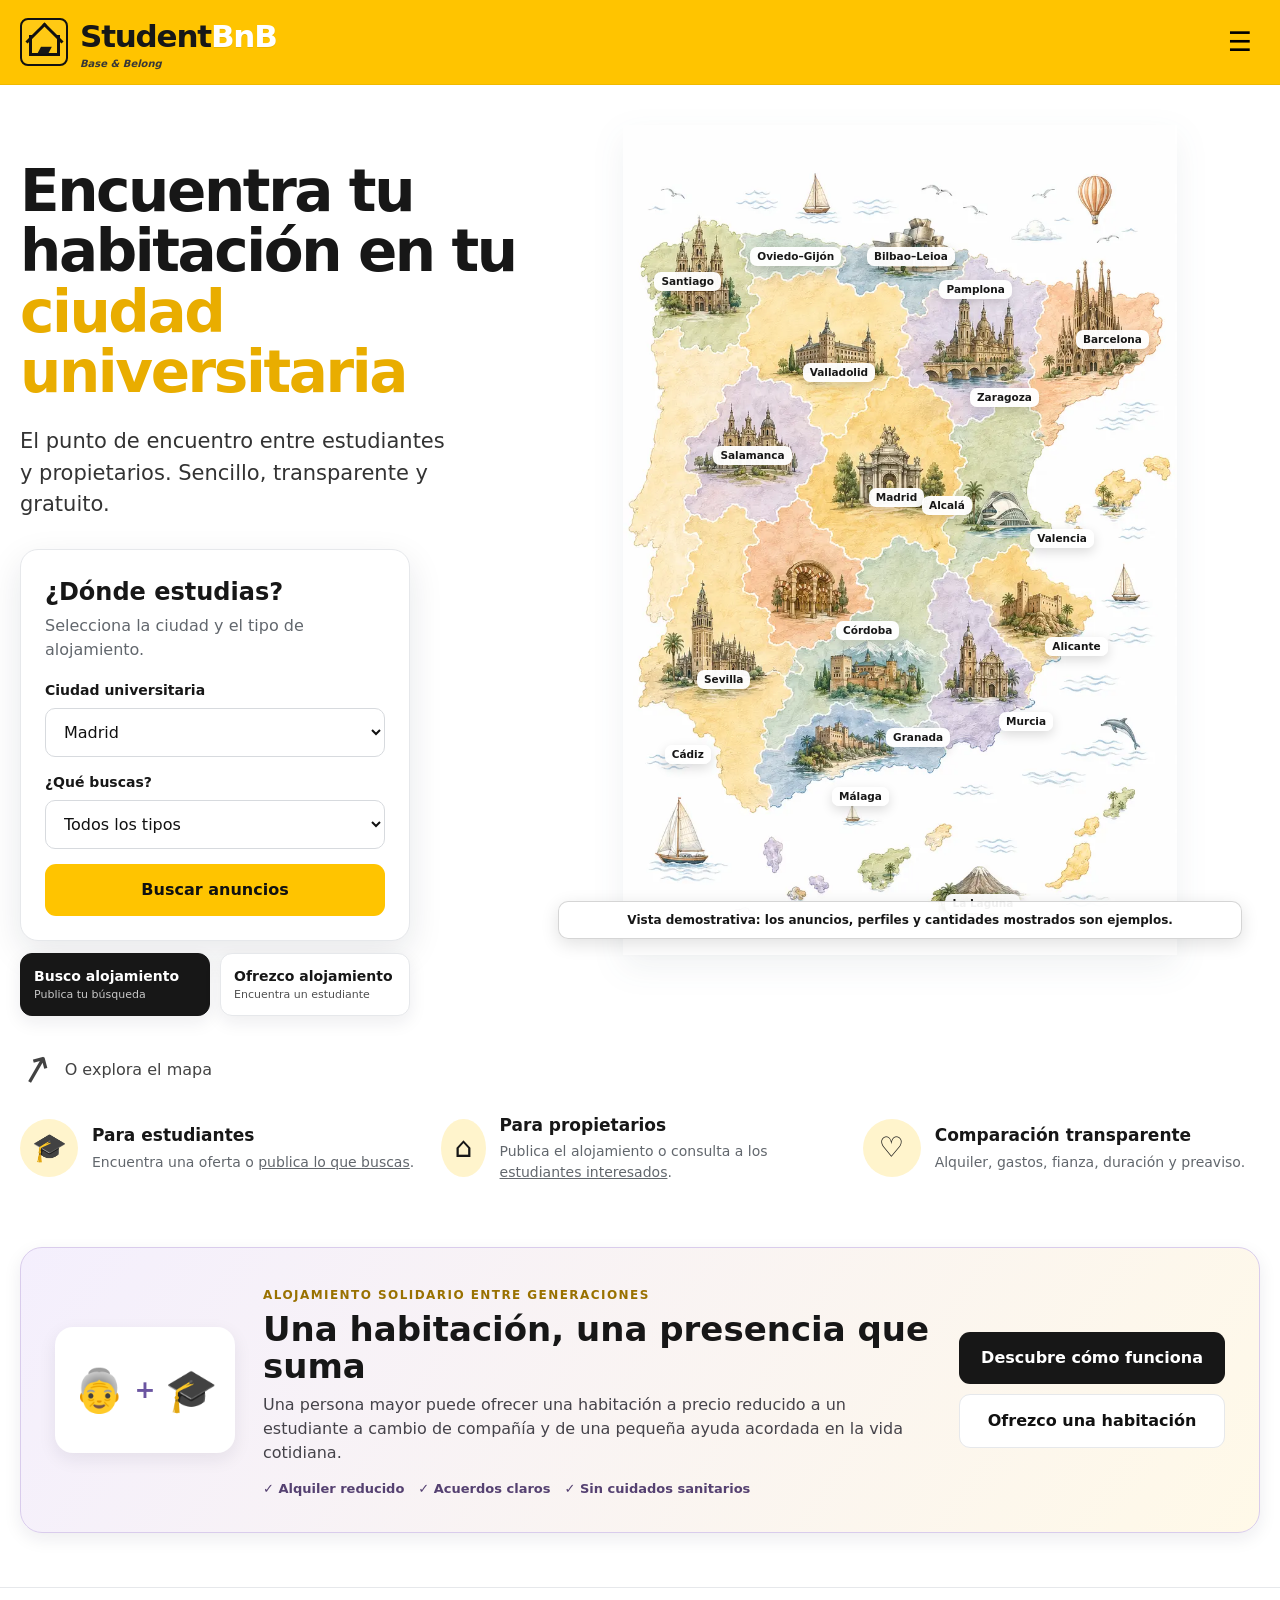
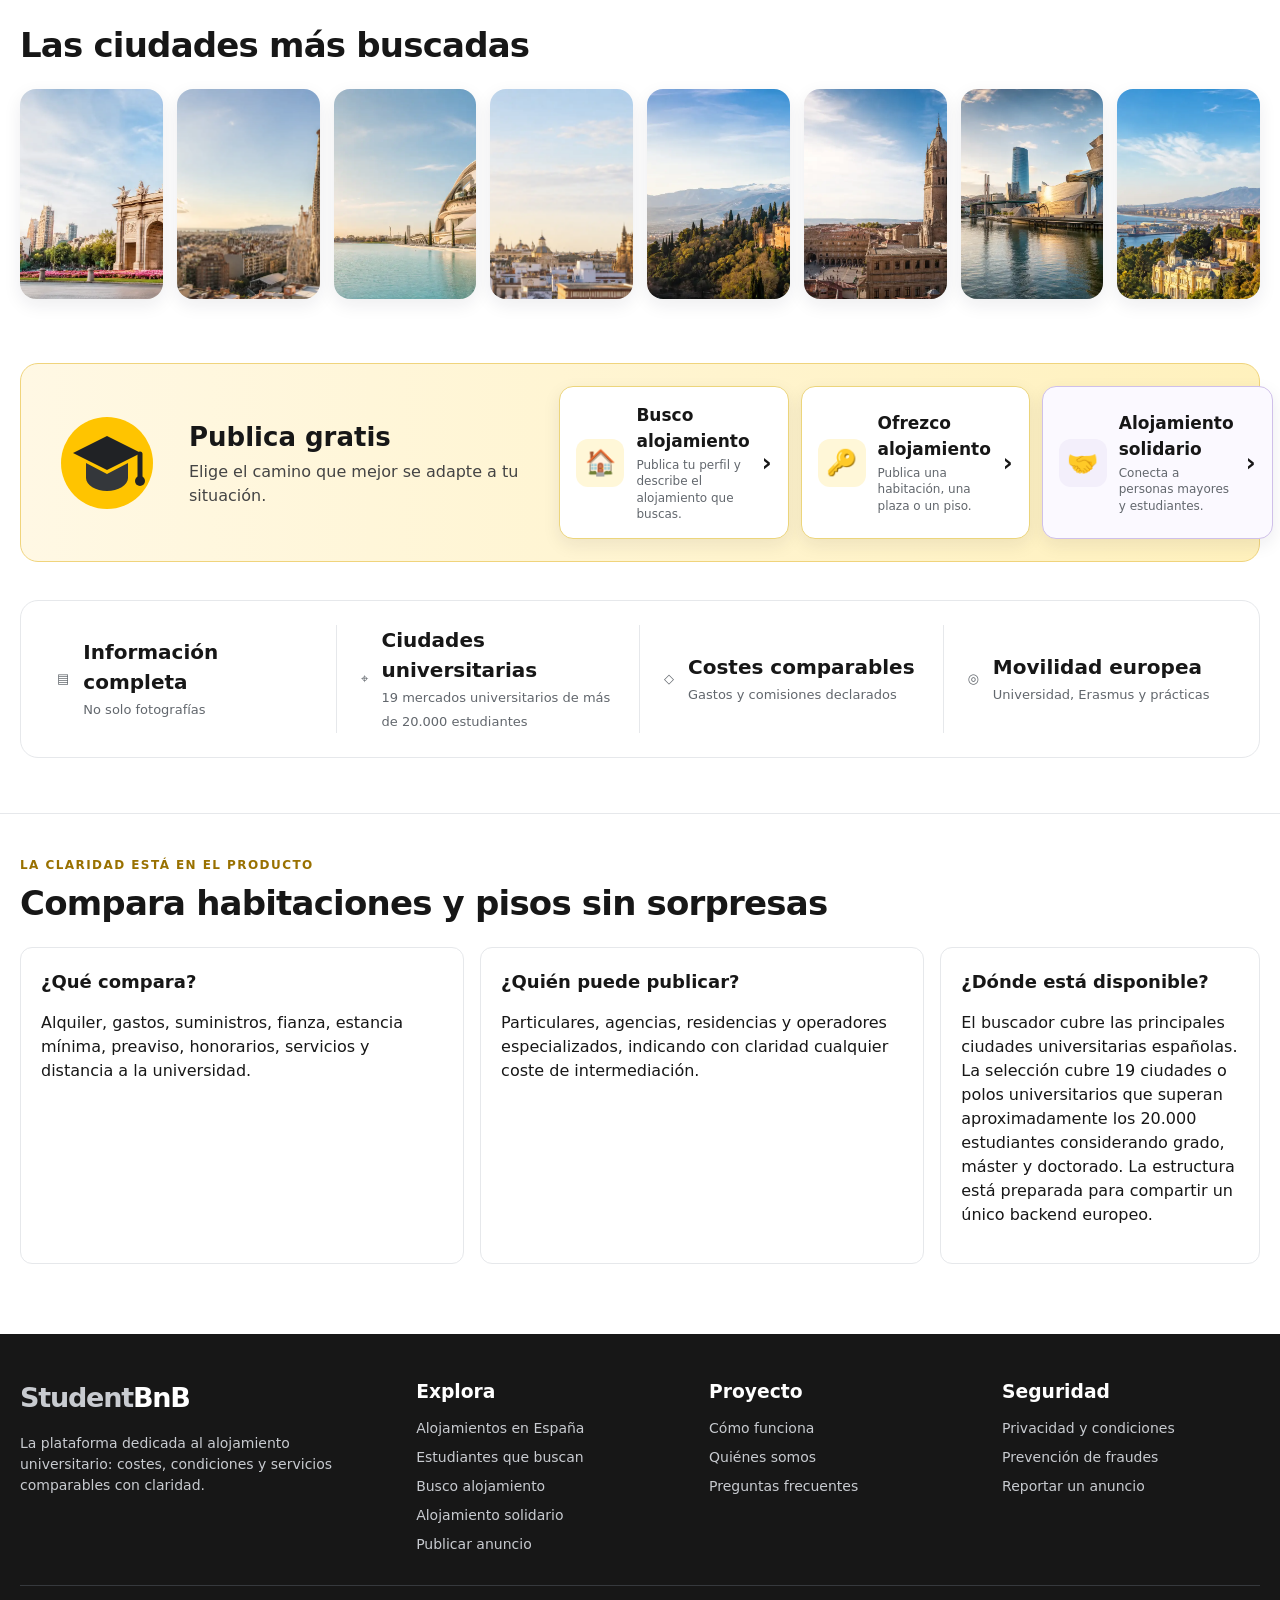
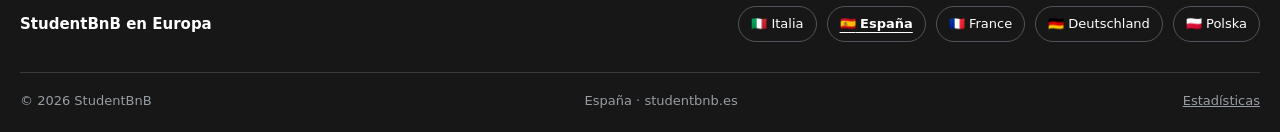
==== index.html @ 49397337 "Remove inactive markets from static footers" ====
<!doctype html>
<html lang="es">
<head>

<meta charset="utf-8">
<meta name="viewport" content="width=device-width,initial-scale=1">
<meta name="theme-color" content="#ffc400">
<link rel="stylesheet" href="assets/css/style.css">

<title>StudentBnB — Encuentra alojamiento en tu ciudad universitaria</title>
<meta name="description" content="Habitaciones y pisos para estudiantes en las principales ciudades universitarias españolas, con costes y condiciones comparables.">
</head>
<body>

<header class="site-header">
  <div class="container header-inner">
    <a class="brand" href="index.html" aria-label="StudentBnB home">
      <span class="brand-icon" aria-hidden="true"><span class="brand-cap">▰</span></span>
      <span>Student<strong>BnB</strong><small>Encuentra tu habitación. Vive tu ciudad.</small></span>
    </a>
    <button class="menu-button" aria-label="Abrir el menú" aria-expanded="false">☰</button>
    <nav class="main-nav" aria-label="Navegación principal">
      <a href="index.html#como-funciona">Cómo funciona</a>
      <a href="estudiantes.html">Estudiantes que buscan</a>
      <a class="nav-social-link" href="casa-solidaria.html">Casa solidaria</a>
      <a href="index.html#faq">FAQ</a>
      <a href="index.html#contacto">Contacto</a>
      <a class="nav-feature-link" href="busco.html">Busco alojamiento</a>
      <a class="header-cta" href="publicar.html">Publica gratis</a>
      <a class="account-link" href="#" data-login>♙ <span data-account-label>Acceder</span></a>
    </nav>
  </div>
</header>
<main>
  <section class="home-hero">
    <div class="container hero-grid">
      <div class="hero-copy">
        <h1>Encuentra tu<br>habitación en tu<br><span>ciudad universitaria</span></h1>
        <p>El punto de encuentro entre estudiantes y propietarios. Sencillo, transparente y gratuito.</p>
        <form class="search-card" id="home-search">
          <h2>¿Dónde estudias?</h2>
          <p>Selecciona la ciudad y el tipo de alojamiento.</p>
          <div class="field">
            <label for="home-city">Ciudad universitaria</label>
            <select id="home-city" name="city">
              <option value="madrid">Madrid</option>
            </select>
          </div>
          <div class="field">
            <label for="home-type">¿Qué buscas?</label>
            <select id="home-type" name="type">
              <option value="">Todos los tipos</option>
              <option value="Habitación individual">Habitación individual</option>
              <option value="Plaza en habitación compartida">Plaza en habitación compartida</option>
              <option value="Apartamento de 1 dormitorio">Apartamento de 1 dormitorio</option>
              <option value="Piso">Piso</option>
            </select>
          </div>
          <button class="btn btn-yellow btn-block" type="submit">Buscar anuncios</button>
        </form>
        <div class="hero-market-actions" aria-label="Otras acciones principales">
          <a href="busco.html"><strong>Busco alojamiento</strong><small>Publica tu búsqueda</small></a>
          <a href="publicar.html"><strong>Ofrezco alojamiento</strong><small>Encuentra un estudiante</small></a>
        </div>
        <div class="explore-map"><span class="explore-arrow">↗</span><span>O explora el mapa</span></div>
      </div>
      <div class="map-stage spain-map" aria-label="Mapa ilustrado de los principales polos universitarios españoles">
        <img src="assets/img/spagna-proposta1.webp" alt="Mapa ilustrado de España con ciudades, islas y monumentos">
        <a class="map-hotspot hot-santiago" href="ciudad.html?city=santiago-de-compostela" aria-label="Abrir alojamientos de Santiago de Compostela"><span>Santiago</span></a>
        <a class="map-hotspot hot-oviedo" href="ciudad.html?city=oviedo" aria-label="Abrir alojamientos de Oviedo–Gijón"><span>Oviedo–Gijón</span></a>
        <a class="map-hotspot hot-bilbao" href="ciudad.html?city=bilbao" aria-label="Abrir alojamientos de Bilbao–Leioa"><span>Bilbao–Leioa</span></a>
        <a class="map-hotspot hot-pamplona" href="ciudad.html?city=pamplona" aria-label="Abrir alojamientos de Pamplona"><span>Pamplona</span></a>
        <a class="map-hotspot hot-valladolid" href="ciudad.html?city=valladolid" aria-label="Abrir alojamientos de Valladolid"><span>Valladolid</span></a>
        <a class="map-hotspot hot-salamanca" href="ciudad.html?city=salamanca" aria-label="Abrir alojamientos de Salamanca"><span>Salamanca</span></a>
        <a class="map-hotspot hot-madrid" href="ciudad.html?city=madrid" aria-label="Abrir alojamientos de Madrid"><span>Madrid</span></a>
        <a class="map-hotspot hot-alcala" href="ciudad.html?city=alcala-de-henares" aria-label="Abrir alojamientos de Alcalá de Henares"><span>Alcalá</span></a>
        <a class="map-hotspot hot-zaragoza" href="ciudad.html?city=zaragoza" aria-label="Abrir alojamientos de Zaragoza"><span>Zaragoza</span></a>
        <a class="map-hotspot hot-barcelona" href="ciudad.html?city=barcelona" aria-label="Abrir alojamientos de Barcelona"><span>Barcelona</span></a>
        <a class="map-hotspot hot-valencia" href="ciudad.html?city=valencia" aria-label="Abrir alojamientos de Valencia"><span>Valencia</span></a>
        <a class="map-hotspot hot-cordoba" href="ciudad.html?city=cordoba" aria-label="Abrir alojamientos de Córdoba"><span>Córdoba</span></a>
        <a class="map-hotspot hot-sevilla" href="ciudad.html?city=sevilla" aria-label="Abrir alojamientos de Sevilla"><span>Sevilla</span></a>
        <a class="map-hotspot hot-cadiz" href="ciudad.html?city=cadiz" aria-label="Abrir alojamientos de Cádiz–Puerto Real"><span>Cádiz</span></a>
        <a class="map-hotspot hot-granada" href="ciudad.html?city=granada" aria-label="Abrir alojamientos de Granada"><span>Granada</span></a>
        <a class="map-hotspot hot-malaga" href="ciudad.html?city=malaga" aria-label="Abrir alojamientos de Málaga"><span>Málaga</span></a>
        <a class="map-hotspot hot-alicante" href="ciudad.html?city=alicante" aria-label="Abrir alojamientos de Alicante–San Vicente"><span>Alicante</span></a>
        <a class="map-hotspot hot-murcia" href="ciudad.html?city=murcia" aria-label="Abrir alojamientos de Murcia"><span>Murcia</span></a>
        <a class="map-hotspot hot-la-laguna" href="ciudad.html?city=la-laguna" aria-label="Abrir alojamientos de La Laguna–Santa Cruz"><span>La Laguna</span></a>
      </div>
    </div>
    <div class="container value-strip" id="como-funciona">
      <div class="value-item"><span class="icon-circle">🎓</span><div><h3>Para estudiantes</h3><p>Encuentra una oferta o <a href="busco.html" style="text-decoration:underline">publica lo que buscas</a>.</p></div></div>
      <div class="value-item"><span class="icon-circle">⌂</span><div><h3>Para propietarios</h3><p>Publica el alojamiento o consulta a los <a href="estudiantes.html" style="text-decoration:underline">estudiantes interesados</a>.</p></div></div>
      <div class="value-item"><span class="icon-circle">♡</span><div><h3>Comparación transparente</h3><p>Alquiler, gastos, fianza, duración y preaviso.</p></div></div>
    </div>
  </section>

  <section class="solidarity-home" id="casa-solidale">
    <div class="container solidarity-home-grid">
      <div class="solidarity-visual" aria-hidden="true"><span>👵</span><b>+</b><span>🎓</span></div>
      <div>
        <span class="kicker">Alojamiento solidario entre generaciones</span>
        <h2>Una habitación, una presencia que suma</h2>
        <p>Una persona mayor puede ofrecer una habitación a precio reducido a un estudiante a cambio de compañía y de una pequeña ayuda acordada en la vida cotidiana.</p>
        <div class="solidarity-points"><span>✓ Alquiler reducido</span><span>✓ Acuerdos claros</span><span>✓ Sin cuidados sanitarios</span></div>
      </div>
      <div class="solidarity-actions">
        <a class="btn btn-dark" href="casa-solidaria.html">Descubre cómo funciona</a>
        <a class="btn btn-white" href="publicar.html?formula=intergeneracional">Ofrezco una habitación</a>
      </div>
    </div>
  </section>

  <section class="city-section" id="ciudades">
    <div class="container">
      <h2 class="section-title">Las ciudades más buscadas</h2>
      <div class="city-grid">
        <a class="city-card" href="ciudad.html?city=madrid"><img src="assets/img/citta-madrid.webp" alt="Madrid"><strong>Madrid</strong></a>
        <a class="city-card" href="ciudad.html?city=barcelona"><img src="assets/img/citta-barcelona.webp" alt="Barcelona"><strong>Barcelona</strong></a>
        <a class="city-card" href="ciudad.html?city=valencia"><img src="assets/img/citta-valencia.webp" alt="Valencia"><strong>Valencia</strong></a>
        <a class="city-card" href="ciudad.html?city=sevilla"><img src="assets/img/citta-sevilla.webp" alt="Sevilla"><strong>Sevilla</strong></a>
        <a class="city-card" href="ciudad.html?city=granada"><img src="assets/img/citta-granada.webp" alt="Granada"><strong>Granada</strong></a>
        <a class="city-card" href="ciudad.html?city=salamanca"><img src="assets/img/citta-salamanca.webp" alt="Salamanca"><strong>Salamanca</strong></a>
        <a class="city-card" href="ciudad.html?city=bilbao"><img src="assets/img/citta-bilbao.webp" alt="Bilbao"><strong>Bilbao</strong></a>
        <a class="city-card" href="ciudad.html?city=malaga"><img src="assets/img/citta-malaga.webp" alt="Málaga"><strong>Málaga</strong></a>
      </div>
    </div>
  </section>

  <section class="container" id="quienes-somos">
    <div class="publish-banner">
      <div class="student-illustration" aria-hidden="true">🧑‍🎓</div>
      <div><h3>Publica gratis</h3><p>Elige el camino que mejor se adapte a tu situación.</p></div>
      <div class="publish-choice-grid" aria-label="Elige el tipo de publicación">
        <a class="publish-choice" href="busco.html"><span class="choice-icon" aria-hidden="true">🏠</span><span><strong>Busco alojamiento</strong><small>Publica tu perfil y describe el alojamiento que buscas.</small></span><b aria-hidden="true">›</b></a>
        <a class="publish-choice" href="publicar.html"><span class="choice-icon" aria-hidden="true">🔑</span><span><strong>Ofrezco alojamiento</strong><small>Publica una habitación, una plaza o un piso.</small></span><b aria-hidden="true">›</b></a>
        <a class="publish-choice solidarity-choice" href="casa-solidaria.html"><span class="choice-icon" aria-hidden="true">🤝</span><span><strong>Alojamiento solidario</strong><small>Conecta a personas mayores y estudiantes.</small></span><b aria-hidden="true">›</b></a>
      </div>
    </div>
    <div class="stats-strip">
      <div class="stat"><span class="stat-icon">▤</span><div><strong>Información completa</strong><span>No solo fotografías</span></div></div>
      <div class="stat"><span class="stat-icon">⌖</span><div><strong>Ciudades universitarias</strong><span>19 mercados universitarios de más de 20.000 estudiantes</span></div></div>
      <div class="stat"><span class="stat-icon">◇</span><div><strong>Costes comparables</strong><span>Gastos y comisiones declarados</span></div></div>
      <div class="stat"><span class="stat-icon">◎</span><div><strong>Movilidad europea</strong><span>Universidad, Erasmus y prácticas</span></div></div>
    </div>
  </section>

  <section class="city-section" id="faq">
    <div class="container">
      <span class="kicker">La claridad está en el producto</span>
      <h2 class="section-title" style="margin-top:8px">Compara habitaciones y pisos sin sorpresas</h2>
      <div class="detail-grid">
        <article class="info-card"><h2>¿Qué compara?</h2><p>Alquiler, gastos, suministros, fianza, estancia mínima, preaviso, honorarios, servicios y distancia a la universidad.</p></article>
        <article class="info-card"><h2>¿Quién puede publicar?</h2><p>Particulares, agencias, residencias y operadores especializados, indicando con claridad cualquier coste de intermediación.</p></article>
        <article class="info-card"><h2>¿Dónde está disponible?</h2><p>El buscador cubre las principales ciudades universitarias españolas. La selección cubre 19 ciudades o polos universitarios que superan aproximadamente los 20.000 estudiantes considerando grado, máster y doctorado. La estructura está preparada para compartir un único backend europeo.</p></article>
      </div>
    </div>
  </section>
</main>

<footer class="site-footer" id="contacto">
  <div class="container">
    <div class="footer-grid">
      <div>
        <a class="brand" href="index.html" style="font-size:27px"><span>Student<strong>BnB</strong></span></a>
        <p>La plataforma dedicada al alojamiento universitario: costes, condiciones y servicios comparables con claridad.</p>
      </div>
      <div><h3>Explora</h3><div class="footer-links"><a href="ciudad.html">Alojamientos en España</a><a href="estudiantes.html">Estudiantes que buscan</a><a href="busco.html">Busco alojamiento</a><a href="casa-solidaria.html">Alojamiento solidario</a><a href="publicar.html">Publicar anuncio</a></div></div>
      <div><h3>Proyecto</h3><div class="footer-links"><a href="index.html#como-funciona">Cómo funciona</a><a href="index.html#quienes-somos">Quiénes somos</a><a href="index.html#faq">Preguntas frecuentes</a></div></div>
      <div><h3>Seguridad</h3><div class="footer-links"><a href="privacidad.html">Privacidad y condiciones</a><a href="privacidad.html#seguridad">Prevención de fraudes</a><a href="mailto:reportes@studentbnb.es">Reportar un anuncio</a></div></div>
    </div>
    <div class="footer-international"><strong>StudentBnB en Europa</strong><div class="footer-country-links"><a href="https://studentbnb.it/" target="_blank" rel="noopener"><span aria-hidden="true">🇮🇹</span> Italia</a><a href="index.html" aria-current="page"><span aria-hidden="true">🇪🇸</span> España</a><a href="https://studentbnb.fr/" target="_blank" rel="noopener"><span aria-hidden="true">🇫🇷</span> Francia</a><a href="https://student-bnb.de/" target="_blank" rel="noopener"><span aria-hidden="true">🇩🇪</span> Alemania</a><a href="https://studentbnb.pl/" target="_blank" rel="noopener"><span aria-hidden="true">🇵🇱</span> Polonia</a></div></div>
    <div class="footer-bottom"><span>© 2026 StudentBnB</span><span>España · studentbnb.es</span></div>
  </div>
</footer>
<div class="modal-backdrop" id="login-modal" role="dialog" aria-modal="true" aria-labelledby="login-title">
  <div class="modal">
    <button class="modal-close" data-close-modal aria-label="Chiudi">×</button>
    <h2 id="login-title">Accede a StudentBnB</h2>
    <p>Guarda búsquedas y favoritos y utiliza los contactos protegidos.</p>
    <form id="login-form">
      <div class="field"><label for="login-email">Email</label><input id="login-email" name="email" type="email" required placeholder="nombre@email.es"></div>
      <button class="btn btn-yellow btn-block" type="submit">Continuar</button>
    </form>
  </div>
</div>
<div id="toast" class="toast" role="status" aria-live="polite"></div>
<script src="assets/js/config.js"></script><script src="assets/js/data.js"></script>
<script src="assets/js/app.js"></script>
</body>
</html>
---- assets/css/style.css ----
:root{
  --yellow:#ffc400;
  --yellow-dark:#e9ad00;
  --yellow-soft:#fff7d8;
  --ink:#171717;
  --muted:#62676d;
  --line:#e6e8eb;
  --paper:#ffffff;
  --green:#159447;
  --green-soft:#eaf8ef;
  --orange:#e98200;
  --orange-soft:#fff2df;
  --blue:#168bd2;
  --violet:#6b55a1;
  --violet-soft:#f3effb;
  --shadow:0 12px 35px rgba(20,31,45,.10);
  --shadow-sm:0 6px 18px rgba(20,31,45,.08);
  --radius:18px;
  --max:1240px;
}
*{box-sizing:border-box}
html{scroll-behavior:smooth}
body{margin:0;font-family:Inter,ui-sans-serif,system-ui,-apple-system,BlinkMacSystemFont,"Segoe UI",sans-serif;color:var(--ink);background:#fff;line-height:1.5}
img{max-width:100%;display:block}
a{color:inherit;text-decoration:none}
button,input,select,textarea{font:inherit}
button{cursor:pointer}
.container{width:min(var(--max),calc(100% - 40px));margin-inline:auto}
.visually-hidden{position:absolute!important;width:1px;height:1px;padding:0;margin:-1px;overflow:hidden;clip:rect(0,0,0,0);white-space:nowrap;border:0}
.hidden{display:none!important}

/* Header */
.site-header{position:sticky;top:0;z-index:50;background:var(--yellow);border-bottom:1px solid rgba(0,0,0,.06)}
.header-inner{height:84px;display:flex;align-items:center;gap:28px}
.brand{display:flex;align-items:center;gap:12px;font-size:31px;font-weight:900;letter-spacing:-1.2px;white-space:nowrap}
.brand-icon{width:48px;height:48px;border:2.5px solid #111;border-radius:8px;display:grid;place-items:center;position:relative;background:rgba(255,255,255,.08)}
.brand-icon:before{content:"";width:25px;height:18px;border:3px solid #111;border-top:0;position:absolute;bottom:8px}
.brand-icon:after{content:"";position:absolute;width:24px;height:24px;border-left:3px solid #111;border-top:3px solid #111;transform:rotate(45deg);top:8px}
.brand-cap{position:absolute;z-index:2;font-size:19px;top:14px}
.brand strong{color:white;text-shadow:0 1px 0 rgba(0,0,0,.08)}
.brand small{display:block;font-size:10px;font-weight:600;letter-spacing:0;color:#373737;margin-top:-4px}
.main-nav{margin-left:auto;display:flex;align-items:center;gap:18px;font-size:15px;font-weight:650}
.main-nav a:hover{text-decoration:underline;text-underline-offset:5px}
.header-cta{background:#fff;padding:15px 22px;border-radius:10px;box-shadow:var(--shadow-sm);font-weight:800!important;text-decoration:none!important}
.publish-menu{position:relative}
.publish-menu>.header-cta{display:flex;align-items:center;gap:8px;white-space:nowrap}
.publish-menu>.header-cta:after{content:"▾";font-size:12px;transition:.18s transform}
.publish-menu.open>.header-cta:after{transform:rotate(180deg)}
.publish-choice-menu{position:absolute;right:0;top:calc(100% + 10px);z-index:80;width:340px;padding:8px;background:#fff;border:1px solid var(--line);border-radius:14px;box-shadow:0 18px 45px rgba(20,31,45,.18)}
.publish-choice-menu[hidden]{display:none}
.publish-choice-menu a{display:grid;grid-template-columns:42px 1fr auto;align-items:center;gap:11px;padding:13px;border-radius:10px;color:#171717;text-decoration:none!important}
.publish-choice-menu a:hover,.publish-choice-menu a:focus{background:var(--yellow-soft);text-decoration:none}
.publish-choice-menu .choice-icon{width:42px;height:42px;border-radius:10px;background:#fff0b8;display:grid;place-items:center;font-size:22px}
.publish-choice-menu strong{display:block;font-size:15px}
.publish-choice-menu small{display:block;color:var(--muted);font-weight:500;line-height:1.3;margin-top:2px}
.publish-choice-menu b{font-size:21px}
.account-link{display:flex;align-items:center;gap:8px}
.menu-button{display:none;border:0;background:transparent;font-size:27px;padding:8px}

/* Common */
.btn{border:0;border-radius:11px;padding:14px 22px;font-weight:800;display:inline-flex;align-items:center;justify-content:center;gap:9px;transition:.2s transform,.2s box-shadow,.2s background}
.btn:hover{transform:translateY(-1px);box-shadow:var(--shadow-sm)}
.btn-yellow{background:var(--yellow);color:#111}
.btn-dark{background:#171717;color:#fff}
.btn-white{background:#fff;color:#111;border:1px solid var(--line)}
.btn-green{background:#13a34a;color:#fff}
.btn-blue{background:#168bd2;color:#fff}
.btn-block{width:100%}
.section-title{font-size:34px;line-height:1.15;margin:0 0 24px;letter-spacing:-.8px}
.kicker{text-transform:uppercase;letter-spacing:.12em;font-weight:850;color:#997100;font-size:12px}
.card{border:1px solid var(--line);background:#fff;border-radius:var(--radius);box-shadow:var(--shadow-sm)}
.pill{display:inline-flex;align-items:center;gap:6px;background:#eef3f7;color:#4b5967;padding:5px 10px;border-radius:999px;font-size:12px;font-weight:700}
.notice{border-radius:12px;padding:14px 16px;background:var(--yellow-soft);border:1px solid #f4dd82}
.icon-circle{width:58px;height:58px;border-radius:50%;display:grid;place-items:center;background:#fff4cc;font-size:28px}
.breadcrumb{background:var(--yellow);border-top:1px solid rgba(0,0,0,.05);font-size:14px}
.breadcrumb .container{height:44px;display:flex;align-items:center;gap:9px}
.breadcrumb a{font-weight:650}

/* Homepage */
.home-hero{padding:48px 0 20px;overflow:hidden}
.hero-grid{display:grid;grid-template-columns:minmax(360px,.82fr) minmax(560px,1.18fr);align-items:start;gap:20px}
.hero-copy{padding-top:28px;position:relative;z-index:2}
.hero-copy h1{font-size:58px;line-height:1.04;letter-spacing:-2.4px;margin:0 0 24px;max-width:540px}
.hero-copy h1 span{color:var(--yellow-dark)}
.hero-copy>p{font-size:21px;max-width:430px;margin:0 0 28px;color:#333}
.search-card{width:min(390px,100%);padding:24px;border-radius:18px;background:#fff;border:1px solid var(--line);box-shadow:var(--shadow)}
.search-card h2{font-size:24px;margin:0 0 4px}
.search-card p{margin:0 0 18px;color:var(--muted)}
.field{display:grid;gap:7px;margin-bottom:15px}
.field label,.field-label{font-weight:750;font-size:14px}
.field input,.field select,.field textarea,.select-control{width:100%;border:1px solid #d7dade;border-radius:10px;padding:13px 14px;background:#fff;color:#111;outline:none}
.field input:focus,.field select:focus,.field textarea:focus{border-color:#e6b400;box-shadow:0 0 0 4px rgba(255,196,0,.16)}
.explore-map{display:flex;align-items:center;gap:12px;margin-top:24px;color:#424242}
.hero-market-actions{width:min(390px,100%);display:grid;grid-template-columns:1fr 1fr;gap:10px;margin-top:12px}
.hero-market-actions a{padding:12px 13px;border-radius:12px;border:1px solid var(--line);background:#fff;box-shadow:var(--shadow-sm)}
.hero-market-actions a:first-child{background:#171717;color:#fff;border-color:#171717}
.hero-market-actions strong,.hero-market-actions small{display:block}
.hero-market-actions strong{font-size:14px}
.hero-market-actions small{font-size:11px;color:inherit;opacity:.76}
.explore-arrow{font-size:39px;transform:rotate(-15deg)}
.map-stage{position:relative;aspect-ratio:689/845;min-height:0;margin-top:-8px}
.map-stage img{width:100%;height:100%;object-fit:contain;object-position:center top;filter:drop-shadow(0 12px 16px rgba(45,65,85,.07))}
.map-hotspot{position:absolute;border:0;background:rgba(255,196,0,.001);border-radius:18px;z-index:2}
.map-hotspot:hover,.map-hotspot:focus{outline:4px solid rgba(255,196,0,.35);background:rgba(255,196,0,.10)}
.hot-milano{left:9%;top:6%;width:25%;height:14%}
.hot-torino{left:0;top:18%;width:23%;height:15%}
.hot-trento{left:37%;top:5%;width:20%;height:12%}
.hot-padova{left:52%;top:16%;width:23%;height:14%}
.hot-trieste{left:69%;top:18%;width:20%;height:14%}
.hot-bologna{left:43%;top:28%;width:22%;height:13%}
.hot-pisa{left:16%;top:39%;width:19%;height:14%}
.hot-firenze{left:40%;top:41%;width:21%;height:13%}
.hot-ancona{left:65%;top:41%;width:21%;height:13%}
.hot-roma{left:41%;top:57%;width:22%;height:13%}
.hot-bari{left:80%;top:58%;width:20%;height:13%}
.hot-napoli{left:63%;top:72%;width:21%;height:13%}
.hot-cagliari{left:8%;top:73%;width:22%;height:13%}
.hot-palermo{left:48%;top:88%;width:23%;height:12%}
.value-strip{display:grid;grid-template-columns:repeat(3,1fr);gap:24px;margin-top:14px;position:relative;z-index:3;padding-bottom:44px}
.value-item{display:flex;gap:14px;align-items:center}
.value-item h3{font-size:17px;margin:0 0 3px}
.value-item p{font-size:14px;margin:0;color:var(--muted)}
.city-section{border-top:1px solid var(--line);padding:38px 0 54px}
.city-grid{display:grid;grid-template-columns:repeat(8,1fr);gap:14px}
.city-card{position:relative;border-radius:16px;overflow:hidden;aspect-ratio:.68;box-shadow:var(--shadow-sm);transition:.2s transform}
.city-card:hover{transform:translateY(-4px)}
.city-card img{width:100%;height:100%;object-fit:cover}
.city-card:after{display:none}
.city-card strong{position:absolute;width:1px;height:1px;overflow:hidden;clip:rect(0 0 0 0);white-space:nowrap}
.publish-banner{margin:10px 0 38px;background:linear-gradient(90deg,#fff8e4,#fff1bd);border:1px solid #f0d47c;border-radius:18px;display:grid;grid-template-columns:120px minmax(220px,.75fr) minmax(480px,1.45fr);align-items:center;gap:22px;padding:22px 26px;min-height:170px}
.student-illustration{width:96px;height:96px;justify-self:center;background:url("../img/student-publish.svg") center/contain no-repeat;font-size:0;line-height:0}
.publish-banner h3{font-size:26px;margin:0 0 3px}
.publish-banner p{margin:0;color:#444}
.publish-choice-grid{display:grid;grid-template-columns:repeat(3,1fr);gap:12px}
.publish-choice{min-height:104px;display:grid;grid-template-columns:48px 1fr auto;align-items:center;gap:12px;padding:16px;background:#fff;border:1px solid #ecd57c;border-radius:14px;box-shadow:var(--shadow-sm);transition:.18s transform,.18s border-color,.18s box-shadow}
.publish-choice:hover,.publish-choice:focus{transform:translateY(-2px);border-color:#d5ad00;box-shadow:var(--shadow)}
.publish-choice .choice-icon{width:48px;height:48px;display:grid;place-items:center;border-radius:12px;background:var(--yellow-soft);font-size:25px}
.publish-choice strong{display:block;font-size:17px}
.publish-choice small{display:block;color:var(--muted);font-size:12px;line-height:1.35;margin-top:3px}
.publish-choice b{font-size:24px}
.publish-choice.solidarity-choice{border-color:#cfc0e9;background:#fbf9ff}
.publish-choice.solidarity-choice .choice-icon{background:var(--violet-soft)}
.solidarity-home{padding:0 0 54px}
.solidarity-home-grid{display:grid;grid-template-columns:180px minmax(0,1fr) auto;align-items:center;gap:28px;padding:34px;border-radius:22px;background:linear-gradient(125deg,#f4effd,#fff9e8);border:1px solid #d9ccec;box-shadow:var(--shadow-sm)}
.solidarity-visual{height:126px;border-radius:18px;background:#fff;display:flex;align-items:center;justify-content:center;gap:10px;font-size:42px;box-shadow:var(--shadow-sm)}
.solidarity-visual b{font-size:25px;color:var(--violet)}
.solidarity-home h2{font-size:34px;margin:5px 0 8px;line-height:1.08}
.solidarity-home p{max-width:700px;margin:0;color:#45434a}
.solidarity-points{display:flex;gap:14px;flex-wrap:wrap;margin-top:14px;font-size:13px;font-weight:800;color:#554171}
.solidarity-actions{display:grid;gap:10px;min-width:220px}
.solidarity-page-hero{padding:64px 0;background:linear-gradient(120deg,#f2ecfb,#fff8df);border-bottom:1px solid #d9ccec}
.solidarity-page-grid{display:grid;grid-template-columns:minmax(0,1fr) 380px;gap:50px;align-items:center}
.solidarity-page-hero h1{font-size:54px;line-height:1.02;margin:8px 0 18px;letter-spacing:-1.8px}
.solidarity-page-hero p{font-size:19px;color:#45434a;max-width:720px}
.solidarity-page-actions{display:flex;gap:11px;flex-wrap:wrap;margin-top:24px}
.solidarity-card-visual{background:#fff;border:1px solid #d9ccec;border-radius:24px;padding:30px;box-shadow:var(--shadow);text-align:center}
.solidarity-card-visual .solidarity-visual{margin-bottom:18px}
.solidarity-card-visual strong{font-size:22px;display:block}
.solidarity-card-visual p{font-size:14px;margin:8px 0 0}
.solidarity-content{padding:52px 0}
.solidarity-steps{display:grid;grid-template-columns:repeat(4,1fr);gap:16px;margin-top:24px}
.solidarity-step{padding:22px;border:1px solid var(--line);border-radius:16px;background:#fff}
.solidarity-step b{width:38px;height:38px;border-radius:50%;display:grid;place-items:center;background:var(--violet-soft);color:var(--violet);margin-bottom:13px}
.solidarity-step h3{margin:0 0 6px}
.solidarity-step p{margin:0;color:var(--muted);font-size:14px}
.solidarity-safety{margin-top:34px;display:grid;grid-template-columns:1fr 1fr;gap:18px}
.solidarity-safety .info-card:first-child{background:var(--green-soft);border-color:#b9dfc7}
.solidarity-safety .info-card:last-child{background:#fff4f0;border-color:#efc8bb}
.solidarity-example-list{display:grid;grid-template-columns:repeat(2,1fr);gap:10px;margin-top:15px}
.solidarity-example-list span{padding:12px;border-radius:10px;background:#fff;border:1px solid rgba(0,0,0,.08);font-size:13px;font-weight:700}
.stats-strip{display:grid;grid-template-columns:repeat(4,1fr);border:1px solid var(--line);border-radius:18px;padding:24px 12px;margin-bottom:55px}
.stat{display:flex;align-items:center;gap:14px;padding:0 24px;border-right:1px solid var(--line)}
.stat:last-child{border-right:0}
.stat-icon{font-size:30px}
.stat strong{display:block;font-size:20px}
.stat span{color:var(--muted);font-size:13px}

/* City page */
.city-hero{position:relative;min-height:330px;background:#f9efc8;overflow:hidden}
.city-hero-bg{position:absolute;inset:0 0 0 38%;background-size:cover;background-position:center}
.city-hero-bg:before{content:"";position:absolute;inset:0;background:linear-gradient(90deg,#fff3c4 0%,rgba(255,243,196,.9) 10%,rgba(255,243,196,0) 56%)}
.city-hero .container{position:relative;z-index:2;padding-top:48px;padding-bottom:48px}
.city-hero h1{font-size:52px;margin:0 0 4px}
.city-hero h2{font-size:21px;margin:0 0 12px}
.city-hero p{max-width:390px;font-size:17px}
.filters{position:sticky;top:84px;z-index:20;background:#fff;border-bottom:1px solid var(--line);box-shadow:0 7px 18px rgba(20,31,45,.05)}
.filter-grid{display:grid;grid-template-columns:1.2fr 1.2fr 1fr 1fr 1fr 1.1fr;gap:12px;padding:20px 0}
.filter-grid label{font-size:12px;font-weight:800;display:grid;gap:6px}
.filter-grid select,.filter-grid input{border:1px solid var(--line);padding:11px;border-radius:8px;background:#fff;min-width:0}
.city-filter-grid{grid-template-columns:1.15fr 1.1fr .85fr .85fr 1fr 1fr 1fr}
.results-bar{display:flex;align-items:center;justify-content:space-between;margin:30px 0 16px;color:var(--muted)}
.listings{display:grid;gap:12px;padding-bottom:30px}
.listing-card{border:1px solid var(--line);display:grid;grid-template-columns:250px 1fr 190px 46px;border-radius:12px;overflow:hidden;background:#fff;min-height:154px;transition:.18s box-shadow,.18s transform}
.listing-card:hover{box-shadow:var(--shadow);transform:translateY(-1px)}
.listing-image{width:100%;height:100%;min-height:154px;object-fit:cover}
.listing-main{padding:18px 22px}
.listing-title-row{display:flex;align-items:center;gap:10px;flex-wrap:wrap}
.listing-main h3{margin:0;font-size:24px}
.listing-meta{display:flex;gap:24px;margin:12px 0 8px;flex-wrap:wrap}
.listing-submeta{display:flex;gap:22px;color:#3f464d;font-size:14px;flex-wrap:wrap}
.listing-price{display:flex;flex-direction:column;align-items:flex-end;justify-content:center;padding:18px}
.price{font-size:30px;font-weight:900;color:var(--green);white-space:nowrap}
.price small{font-size:13px;color:#222}
.price.expenses-out{color:var(--orange)}
.expenses-badge{font-size:12px;font-weight:800;border-radius:8px;padding:7px 9px;margin-top:8px}
.included{background:var(--green-soft);color:var(--green)}
.excluded{background:var(--orange-soft);color:var(--orange)}
.listing-actions{display:grid;place-items:center;border-left:1px solid var(--line)}
.favorite-button{border:0;background:transparent;font-size:27px;color:#5d6267}
.favorite-button.active{color:#df4756}
.empty-state{text-align:center;padding:60px 20px;border:1px dashed #ccd1d6;border-radius:16px;color:var(--muted)}
.empty-actions{display:flex;justify-content:center;gap:10px;flex-wrap:wrap;margin-top:20px}
.pagination{display:flex;align-items:center;justify-content:center;gap:8px;margin:12px 0 34px}
.page-btn{width:39px;height:39px;border:0;border-radius:7px;background:#fff}
.page-btn.active{background:var(--yellow);font-weight:900}
.tip-strip{display:flex;align-items:center;gap:14px;background:var(--yellow-soft);border:1px solid #f1d87f;border-radius:12px;padding:14px 18px;margin-bottom:45px;position:relative;overflow:hidden}
.tip-strip:after{content:"";background:url("../img/skyline.svg") right bottom/430px auto no-repeat;position:absolute;inset:0;pointer-events:none}

/* Detail */
.detail-page{padding:28px 0 52px}
.detail-title-row{display:grid;grid-template-columns:1fr auto auto;gap:18px;align-items:start;margin-bottom:18px}
.detail-title-row h1{font-size:36px;margin:0 0 10px}
.top-meta{display:flex;gap:22px;flex-wrap:wrap;color:#454b50}
.detail-price{text-align:right}
.detail-price .price{font-size:36px}
.gallery-contact{display:grid;grid-template-columns:minmax(0,1fr) 350px;gap:22px}
.gallery{display:grid;grid-template-columns:minmax(0,1fr) 190px;gap:10px;height:500px}
.main-photo{width:100%;height:500px;object-fit:cover;border-radius:13px}
.thumbs{display:grid;grid-template-rows:repeat(3,1fr);gap:10px}
.thumb{border:0;padding:0;background:none;border-radius:10px;overflow:hidden;position:relative}
.thumb img{width:100%;height:100%;object-fit:cover}
.contact-card{padding:20px;border:1px solid var(--line);border-radius:13px;align-self:stretch}
.contact-card h2{margin:0 0 6px;font-size:20px}
.contact-card p{font-size:14px;margin:0 0 14px}
.contact-stack{display:grid;gap:10px}
.safety-box{margin-top:16px;background:var(--green-soft);border-left:4px solid var(--green);padding:14px;border-radius:8px;font-size:13px}
.distance-strip{display:grid;grid-template-columns:repeat(5,1fr);border:1px solid var(--line);border-radius:12px;margin:20px 0;overflow:hidden}
.distance-item{padding:17px;display:flex;align-items:center;gap:10px;border-right:1px solid var(--line)}
.distance-item:last-child{border-right:0}
.distance-item span{font-size:13px}
.distance-item strong{display:block;font-size:15px}
.detail-grid{display:grid;grid-template-columns:1fr 1fr .72fr;gap:16px;margin-bottom:16px}
.info-card{padding:20px;border:1px solid var(--line);border-radius:12px}
.info-card h2{font-size:18px;margin:0 0 14px}
.definition-list{display:grid;grid-template-columns:1fr 1fr;gap:7px 18px;font-size:14px}
.definition-list dt{color:#555}
.definition-list dd{margin:0;font-weight:650}
.check-list,.bullet-list{margin:0;padding:0;list-style:none;display:grid;gap:9px}
.form-section .bullet-list{margin-bottom:20px}
.check-list li:before{content:"✓";color:var(--green);font-weight:900;margin-right:9px}
.bullet-list li:before{content:"•";color:var(--yellow-dark);font-weight:900;margin-right:9px}
.cost-card{background:#fff9e8}
.cost-card .price{margin:8px 0}
.description-grid{display:grid;grid-template-columns:1.35fr .65fr;gap:16px;margin-bottom:16px}
.description-columns{display:grid;grid-template-columns:1fr 1fr;gap:28px;margin-top:18px}
.map-card img{border-radius:10px;margin-bottom:12px}
.detail-footer-grid{display:grid;grid-template-columns:repeat(3,1fr);gap:16px}

/* Publish */
.form-shell{padding:38px 0 60px;background:#fafbfc}
.form-heading{text-align:center;max-width:780px;margin:0 auto 30px}
.form-heading h1{font-size:42px;margin:0 0 10px}
.form-heading p{color:var(--muted);font-size:18px}
.progress{display:grid;grid-template-columns:repeat(4,1fr);max-width:880px;margin:0 auto 30px}
.progress-step{text-align:center;position:relative;font-size:13px;font-weight:750;color:#777}
.progress-step:before{content:attr(data-step);width:34px;height:34px;border-radius:50%;display:grid;place-items:center;margin:0 auto 7px;background:#e7e9ec;color:#555;position:relative;z-index:2}
.progress-step:not(:last-child):after{content:"";position:absolute;height:3px;background:#e7e9ec;top:16px;left:50%;right:-50%}
.progress-step.active{color:#111}
.progress-step.active:before{background:var(--yellow);color:#111}
.publish-form{max-width:980px;margin:auto}
.form-section{padding:28px;margin-bottom:18px}
.form-section h2{font-size:23px;margin:0 0 7px}
.form-section>p{margin:0 0 22px;color:var(--muted)}
.form-grid{display:grid;grid-template-columns:repeat(2,1fr);gap:16px}
.form-grid.three{grid-template-columns:repeat(3,1fr)}
.full{grid-column:1/-1}
.checkbox-grid{display:grid;grid-template-columns:repeat(3,1fr);gap:10px}
.check-option{display:flex;align-items:center;gap:9px;border:1px solid var(--line);border-radius:9px;padding:12px}
.form-actions{display:flex;justify-content:space-between;gap:16px;margin-top:24px}
.preview-box{display:none;margin-top:22px}
.preview-box.active{display:block}
.success-message{display:none;background:var(--green-soft);border:1px solid #a8dfbd;border-radius:14px;padding:22px;margin-top:18px}
.success-message.active{display:block}
.wizard-ready .form-section[hidden]{display:none}
.wizard-controls{display:flex;justify-content:space-between;gap:12px;margin-top:24px;padding-top:20px;border-top:1px solid var(--line)}
.progress-step.completed:before{content:"✓";background:var(--green);color:#fff}
.progress-step.completed:not(:last-child):after{background:var(--green)}
.intergenerational-fields{background:var(--violet-soft);border:1px solid #d8cceb;border-radius:14px;padding:20px;margin-top:20px}
.intergenerational-fields h3{margin:0 0 6px}
.intergenerational-fields>p{margin:0 0 16px;color:#554c62}
.micro-note{font-size:12px;color:var(--muted)}

/* Student requests and shared-living profiles */
.nav-feature-link{font-weight:800;color:#4b3900}
.nav-social-link{font-weight:800;color:#4c337a}
.results-actions{display:flex;align-items:center;gap:10px;flex-wrap:wrap}
.progress.five{grid-template-columns:repeat(5,1fr);max-width:980px}
.progress.three{grid-template-columns:repeat(3,1fr);max-width:760px}
.profile-help{font-size:13px;color:var(--muted);margin-top:-7px}
.profile-chips{display:flex;flex-wrap:wrap;gap:8px;margin-top:12px}
.profile-chip{display:inline-flex;align-items:center;gap:6px;border-radius:999px;padding:7px 11px;background:#f4f6f8;color:#414952;font-size:12px;font-weight:750}
.profile-chip.yellow{background:var(--yellow-soft);color:#715400}
.profile-chip.green{background:var(--green-soft);color:#11753a}
.household-panel{grid-column:1/-1;background:linear-gradient(135deg,#fffdf7,#fff7d8);border-color:#f0d47c}
.household-panel>p{color:#454b50;margin:0 0 16px}
.household-grid{display:grid;grid-template-columns:repeat(4,1fr);gap:10px}
.household-stat{background:#fff;border:1px solid #eadfb8;border-radius:10px;padding:14px}
.household-stat span{display:block;color:var(--muted);font-size:12px;margin-bottom:4px}
.household-stat strong{font-size:14px}
.household-story{margin-top:16px;padding-top:16px;border-top:1px solid #eadfb8}
.request-hero{padding:44px 0;background:linear-gradient(100deg,#fff7d8,#fff 62%);border-bottom:1px solid var(--line)}
.request-hero-grid{display:grid;grid-template-columns:1fr auto;gap:30px;align-items:center}
.request-hero h1{font-size:42px;line-height:1.08;margin:0 0 10px}
.request-hero p{max-width:720px;color:var(--muted);font-size:18px;margin:0}
.request-list{display:grid;grid-template-columns:repeat(2,1fr);gap:16px;margin-bottom:36px}
.request-card{border:1px solid var(--line);border-radius:14px;background:#fff;padding:22px;box-shadow:var(--shadow-sm);display:grid;grid-template-columns:74px 1fr;gap:18px}
.student-avatar{width:74px;height:74px;border-radius:50%;background:var(--yellow);display:grid;place-items:center;font-size:24px;font-weight:900;overflow:hidden;border:3px solid #fff;box-shadow:0 0 0 1px #e7d48d}
.student-avatar img{width:100%;height:100%;object-fit:cover}
.request-card-head{display:flex;align-items:flex-start;justify-content:space-between;gap:12px}
.request-card h2{font-size:21px;margin:0 0 4px}
.request-card .request-subtitle{color:var(--muted);font-size:13px}
.request-budget{font-size:20px;font-weight:900;color:var(--green);white-space:nowrap}
.request-budget small{font-size:11px;color:#555}
.request-summary{margin:14px 0 0;color:#42484e;font-size:14px}
.request-facts{display:grid;grid-template-columns:repeat(2,1fr);gap:8px 16px;margin-top:14px;padding-top:14px;border-top:1px solid var(--line);font-size:13px}
.request-facts span{color:var(--muted);display:block;font-size:11px}
.request-facts strong{display:block}
.request-card-actions{grid-column:1/-1;display:flex;gap:9px;flex-wrap:wrap;padding-top:2px}
.request-card-actions .btn{padding:10px 14px;font-size:13px}
.verification-badge{display:inline-flex;align-items:center;gap:5px;color:#11753a;font-size:12px;font-weight:800}
.demo-badge{display:inline-flex;align-items:center;width:max-content;padding:5px 8px;border-radius:999px;background:#fff3c4;color:#705600;border:1px solid #e3bd27;font-size:11px;font-weight:900;letter-spacing:.02em}
.demo-contact-box{display:grid;gap:5px;padding:14px;border:1px solid #e3bd27;border-radius:12px;background:#fff8dc;color:#4b3b00}
.demo-contact-box span,.demo-contact-inline{font-size:13px;line-height:1.45;color:#63531d}
.demo-map-notice{position:absolute;left:18px;right:18px;bottom:16px;z-index:6;margin:0;padding:10px 13px;border:1px solid rgba(23,23,23,.18);border-radius:10px;background:rgba(255,255,255,.94);box-shadow:0 5px 18px rgba(0,0,0,.12);font-size:12px;font-weight:800;line-height:1.35;text-align:center}
.student-filter-grid{grid-template-columns:1.15fr 1.15fr 1fr 1fr 1fr}
.filter-actions{display:flex;justify-content:flex-end;gap:10px;align-items:center;padding-bottom:16px}
.advanced-filters{grid-column:1/-1;border-top:1px solid var(--line);padding-top:12px}
.advanced-filters summary{cursor:pointer;font-weight:850;color:#4b3900;list-style:none}
.advanced-filters summary::-webkit-details-marker{display:none}
.advanced-filters summary:after{content:" +"}
.advanced-filters[open] summary:after{content:" −"}
.advanced-filter-grid{display:grid;grid-template-columns:repeat(4,1fr);gap:12px;margin-top:12px}
.request-card.intergenerational{border-color:#cbb9e6;background:linear-gradient(135deg,#fff,#fbf8ff)}
.solidarity-badge{display:inline-flex;align-items:center;gap:6px;padding:6px 10px;border-radius:999px;background:var(--violet-soft);color:#563c86;font-size:12px;font-weight:850;margin-top:8px}
.photo-profile-preview{width:86px;height:86px;border-radius:50%;border:2px dashed #d7dade;display:none;object-fit:cover;margin-top:8px}
.photo-profile-preview.active{display:block}
.privacy-toggle{display:flex;align-items:flex-start;gap:10px;font-size:13px;color:#454b50}
.privacy-toggle input{width:auto;margin-top:3px}

/* Modal and toast */
.modal-backdrop{position:fixed;inset:0;background:rgba(0,0,0,.42);display:none;align-items:center;justify-content:center;z-index:100;padding:20px}
.modal-backdrop.active{display:flex}
.modal{background:#fff;width:min(460px,100%);padding:28px;border-radius:18px;box-shadow:var(--shadow)}
.modal h2{margin:0 0 6px}
.modal-close{float:right;border:0;background:transparent;font-size:24px}
.toast{position:fixed;right:20px;bottom:20px;background:#171717;color:#fff;padding:14px 18px;border-radius:10px;box-shadow:var(--shadow);z-index:200;transform:translateY(120px);opacity:0;transition:.25s}
.toast.show{transform:translateY(0);opacity:1}

/* Footer */
.site-footer{background:#171717;color:#fff;padding:44px 0 22px}
.footer-grid{display:grid;grid-template-columns:1.4fr repeat(3,1fr);gap:35px}
.footer-grid h3{margin:0 0 12px}
.footer-grid p,.footer-grid a{color:#c8cbd0;font-size:14px}
.footer-links{display:grid;gap:8px}
.footer-international{border-top:1px solid #36393d;margin-top:30px;padding-top:20px;display:flex;align-items:center;justify-content:space-between;gap:18px}
.footer-international strong{font-size:15px}
.footer-country-links{display:flex;gap:10px;flex-wrap:wrap}
.footer-country-links a,.footer-country-links .country-disabled{color:#fff;border:1px solid #51545a;border-radius:999px;padding:7px 12px;font-size:13px;transition:.18s background,.18s border-color}
.country-flag{display:inline-block;width:24px;height:16px;margin-right:7px;vertical-align:-3px;border:1px solid rgba(255,255,255,.5);border-radius:3px;box-shadow:0 1px 2px rgba(0,0,0,.3);object-fit:cover}
.footer-country-links .country-disabled{opacity:.62;cursor:not-allowed}
.footer-country-links a:hover,.footer-country-links a:focus{background:#ffc400;border-color:#ffc400;color:#171717}
.footer-bottom{border-top:1px solid #36393d;margin-top:30px;padding-top:18px;color:#989da3;font-size:13px;display:flex;justify-content:space-between}

/* Header responsive: the full navigation no longer fits comfortably on tablet/small laptop widths. */
@media(max-width:1280px){
  .menu-button{display:block;margin-left:auto}
  .main-nav{position:absolute;display:none;top:84px;left:0;right:0;background:#fff;padding:18px 22px;box-shadow:var(--shadow);flex-direction:column;align-items:stretch;gap:8px}
  .main-nav.open{display:flex}
  .main-nav a{padding:10px}
  .publish-menu{width:100%}
  .publish-menu>.header-cta{justify-content:center}
  .publish-choice-menu{position:static;width:100%;margin-top:8px;box-shadow:none}
}

/* Responsive */
@media(max-width:1050px){
  .hero-grid{grid-template-columns:1fr 1.15fr}
  .hero-copy h1{font-size:49px}
  .map-stage,.map-stage img{height:720px;min-height:720px}
  .city-grid{grid-template-columns:repeat(4,1fr)}
  .publish-banner{grid-template-columns:90px 1fr}
  .publish-choice-grid{grid-column:1/-1}
  .solidarity-home-grid{grid-template-columns:140px 1fr}
  .solidarity-actions{grid-column:1/-1;grid-template-columns:1fr 1fr}
  .solidarity-page-grid{grid-template-columns:1fr 300px}
  .solidarity-steps{grid-template-columns:repeat(2,1fr)}
  .listing-card{grid-template-columns:210px 1fr 170px 42px}
  .gallery-contact{grid-template-columns:1fr 310px}
  .gallery{grid-template-columns:1fr 145px}
}
@media(max-width:820px){
  .container{width:min(100% - 28px,var(--max))}
  .header-inner{height:72px}
  .brand{font-size:25px}
  .brand-icon{width:40px;height:40px}
  .menu-button{display:block;margin-left:auto}
  .main-nav{position:absolute;display:none;top:72px;left:0;right:0;background:#fff;padding:18px 22px;box-shadow:var(--shadow);flex-direction:column;align-items:stretch;gap:8px}
  .main-nav.open{display:flex}
  .main-nav a{padding:10px}
  .publish-menu{width:100%}
  .publish-menu>.header-cta{justify-content:center}
  .publish-choice-menu{position:static;width:100%;margin-top:8px;box-shadow:none}
  .hero-grid{grid-template-columns:1fr}
  .hero-copy{text-align:center;padding-top:10px}
  .hero-copy h1{font-size:46px;margin-inline:auto}
  .hero-copy>p{margin-inline:auto}
  .search-card{margin-inline:auto;text-align:left}
  .hero-market-actions{margin-inline:auto;text-align:left}
  .explore-map{justify-content:center}
  .map-stage{min-height:0;height:auto;margin-top:0}
  .map-stage img{height:100%}
  .value-strip{margin-top:0;grid-template-columns:1fr;max-width:620px}
  .city-grid{grid-template-columns:repeat(4,1fr)}
  .publish-banner{grid-template-columns:90px 1fr}
  .stats-strip{grid-template-columns:repeat(2,1fr);gap:20px}
  .stat:nth-child(2){border-right:0}
  .filter-grid{grid-template-columns:repeat(2,1fr)}
  .city-filter-grid{grid-template-columns:repeat(3,1fr)}
  .filters{top:72px}
  .listing-card{grid-template-columns:180px 1fr 150px}
  .listing-actions{grid-column:3;grid-row:1;align-self:start;border:0;justify-self:end}
  .gallery-contact{grid-template-columns:1fr}
  .gallery{height:430px}
  .main-photo{height:430px}
  .detail-grid{grid-template-columns:1fr 1fr}
  .cost-card{grid-column:1/-1}
  .description-grid{grid-template-columns:1fr}
  .distance-strip{grid-template-columns:repeat(3,1fr)}
  .distance-item:nth-child(3){border-right:0}
  .distance-item:nth-child(n+4){border-top:1px solid var(--line)}
  .form-grid.three{grid-template-columns:1fr 1fr}
  .checkbox-grid{grid-template-columns:repeat(2,1fr)}
  .footer-grid{grid-template-columns:1fr 1fr}
  .household-grid{grid-template-columns:repeat(2,1fr)}
  .request-list{grid-template-columns:1fr}
  .request-hero-grid{grid-template-columns:1fr}
  .student-filter-grid{grid-template-columns:repeat(2,1fr)}
  .advanced-filter-grid{grid-template-columns:repeat(2,1fr)}
  .solidarity-page-grid{grid-template-columns:1fr}
  .solidarity-card-visual{max-width:520px}
}
@media(max-width:590px){
  .home-hero{padding-top:28px}
  .hero-copy h1{font-size:38px;letter-spacing:-1.5px}
  .hero-copy>p{font-size:18px}
  .map-stage{height:auto;min-height:0}
  .map-stage img{height:100%;min-height:0}
  .city-grid{grid-template-columns:repeat(2,1fr)}
  .publish-banner{grid-template-columns:1fr;text-align:center;padding:24px}
  .student-illustration{width:78px;height:78px}
  .publish-choice-grid{grid-template-columns:1fr;width:100%;text-align:left}
  .solidarity-home-grid{grid-template-columns:1fr;text-align:center;padding:24px}
  .solidarity-visual{width:100%;height:110px}
  .solidarity-points{justify-content:center}
  .solidarity-actions{grid-column:auto;grid-template-columns:1fr;width:100%}
  .stats-strip{grid-template-columns:1fr}
  .stat{border-right:0;border-bottom:1px solid var(--line);padding:15px}
  .stat:last-child{border-bottom:0}
  .city-hero{min-height:360px}
  .city-hero-bg{inset:0;background-position:65% center;opacity:.48}
  .city-hero-bg:before{background:linear-gradient(90deg,#fff3c4 0%,rgba(255,243,196,.75) 100%)}
  .city-hero h1{font-size:42px}
  .filter-grid{grid-template-columns:1fr 1fr;gap:9px}
  .city-filter-grid{grid-template-columns:1fr 1fr}
  .filter-grid label:last-child{grid-column:1/-1}
  .listing-card{display:block;position:relative;min-height:0}
  .listing-card>a:first-child{display:block}
  .listing-image{width:100%;height:190px;min-height:0;object-fit:cover}
  .listing-main{padding:14px 48px 8px 14px}
  .listing-main h3{font-size:19px}
  .listing-meta,.listing-submeta{gap:8px;font-size:12px}
  .listing-price{padding:0 14px 14px;align-items:flex-start}
  .listing-actions{position:absolute;top:198px;right:8px;display:flex;align-items:center;border:0;gap:2px}
  .listing-actions .favorite-button{width:34px;height:34px;display:grid;place-items:center}
  .listing-actions>a{display:none}
  .price{font-size:24px}
  .detail-title-row{grid-template-columns:1fr auto}
  .detail-title-row h1{font-size:29px}
  .detail-price{grid-column:1}
  .gallery{height:auto;grid-template-columns:1fr}
  .main-photo{height:330px}
  .thumbs{grid-template-columns:repeat(3,1fr);grid-template-rows:110px}
  .distance-strip{grid-template-columns:1fr 1fr}
  .distance-item:nth-child(2n){border-right:0}
  .distance-item:nth-child(n+3){border-top:1px solid var(--line)}
  .detail-grid,.detail-footer-grid{grid-template-columns:1fr}
  .description-columns{grid-template-columns:1fr}
  .form-heading h1{font-size:34px}
  .form-section{padding:20px}
  .form-grid,.form-grid.three{grid-template-columns:1fr}
  .checkbox-grid{grid-template-columns:1fr}
  .progress-step span{display:none}
  .footer-grid{grid-template-columns:1fr}
  .footer-international{align-items:flex-start;flex-direction:column}
  .footer-bottom{flex-direction:column;gap:8px}
  .progress.five{grid-template-columns:repeat(5,1fr)}
  .household-grid{grid-template-columns:1fr 1fr}
  .request-hero h1{font-size:34px}
  .request-card{grid-template-columns:58px 1fr;padding:17px;gap:12px}
  .student-avatar{width:58px;height:58px;font-size:19px}
  .request-card-head{display:block}
  .request-budget{margin-top:6px}
  .request-facts{grid-template-columns:1fr}
  .student-filter-grid{grid-template-columns:1fr 1fr}
  .advanced-filter-grid{grid-template-columns:1fr}
  .filter-actions{justify-content:stretch}
  .filter-actions .btn{flex:1}
  .solidarity-page-hero{padding:42px 0}
  .solidarity-page-hero h1{font-size:39px}
  .solidarity-steps,.solidarity-safety,.solidarity-example-list{grid-template-columns:1fr}
}


/* === StudentBnB España: mapa horizontal y hotspots === */
.map-stage.spain-map{aspect-ratio:760/560;min-height:0;height:auto;margin-top:12px}
.map-stage.spain-map img{width:100%;height:100%!important;min-height:0!important;object-fit:contain;object-position:center center}
.hot-madrid{left:40%;top:40%;width:15%;height:16%}.hot-barcelona{left:69%;top:20%;width:18%;height:14%}.hot-valencia{left:61%;top:49%;width:18%;height:14%}.hot-sevilla{left:19%;top:61%;width:18%;height:14%}.hot-granada{left:34%;top:68%;width:17%;height:14%}.hot-salamanca{left:20%;top:36%;width:18%;height:14%}.hot-zaragoza{left:53%;top:31%;width:18%;height:14%}.hot-bilbao{left:40%;top:14%;width:16%;height:13%}.hot-malaga{left:28%;top:76%;width:17%;height:13%}.hot-alicante{left:59%;top:61%;width:16%;height:13%}.hot-murcia{left:51%;top:69%;width:15%;height:13%}.hot-valladolid{left:31%;top:28%;width:17%;height:13%}.hot-santiago{left:8%;top:20%;width:18%;height:13%}.hot-la-laguna{left:8%;top:84%;width:20%;height:12%}
.footer-country-links a[aria-current="page"]{font-weight:800;text-decoration:underline;text-underline-offset:4px}
@media(max-width:1050px){.map-stage.spain-map,.map-stage.spain-map img{height:auto!important;min-height:0!important}}
@media(max-width:820px){.map-stage.spain-map{max-width:720px;margin:8px auto 0}}


/* España v2 — mapa ilustrado preferido de la versión anterior */
.map-stage.spain-map{aspect-ratio:auto;min-height:830px;height:830px;margin-top:-8px}
.map-stage.spain-map img{width:100%;height:830px!important;min-height:830px!important;object-fit:contain;object-position:center top;filter:drop-shadow(0 12px 16px rgba(45,65,85,.07))}
.spain-map .map-hotspot{width:13%;height:7%;display:flex;align-items:flex-end;justify-content:center;border-radius:14px}
.spain-map .map-hotspot span{background:rgba(255,255,255,.96);padding:4px 7px;border-radius:7px;box-shadow:0 4px 12px rgba(0,0,0,.14);font-size:10.5px;font-weight:850;white-space:nowrap;line-height:1.05}
.spain-map .hot-santiago{left:14%;top:13%}.spain-map .hot-oviedo{left:29%;top:10%}.spain-map .hot-bilbao{left:45%;top:10%}.spain-map .hot-pamplona{left:54%;top:14%}
.spain-map .hot-valladolid{left:35%;top:24%}.spain-map .hot-salamanca{left:23%;top:34%}.spain-map .hot-madrid{left:43%;top:39%}.spain-map .hot-alcala{left:50%;top:40%}
.spain-map .hot-zaragoza{left:58%;top:27%}.spain-map .hot-barcelona{left:73%;top:20%}.spain-map .hot-valencia{left:66%;top:44%}.spain-map .hot-cordoba{left:39%;top:55%}
.spain-map .hot-sevilla{left:19%;top:61%}.spain-map .hot-cadiz{left:14%;top:70%}.spain-map .hot-granada{left:46%;top:68%}.spain-map .hot-malaga{left:38%;top:75%}
.spain-map .hot-alicante{left:68%;top:57%}.spain-map .hot-murcia{left:61%;top:66%}.spain-map .hot-la-laguna{left:55%;top:88%}
@media(max-width:1050px){.map-stage.spain-map{height:720px;min-height:720px}.map-stage.spain-map img{height:720px!important;min-height:720px!important}.spain-map .map-hotspot span{font-size:9px;padding:3px 5px}}
@media(max-width:820px){.map-stage.spain-map{height:560px;min-height:560px;max-width:620px;margin:8px auto 0}.map-stage.spain-map img{height:560px!important;min-height:560px!important}.spain-map .map-hotspot span{font-size:8px;padding:3px 4px}.spain-map .map-hotspot{width:15%}}
@media(max-width:520px){.map-stage.spain-map{height:500px;min-height:500px}.map-stage.spain-map img{height:500px!important;min-height:500px!important}.spain-map .map-hotspot span{font-size:7px;padding:2px 3px;max-width:72px;overflow:hidden;text-overflow:ellipsis}.spain-map .hot-alcala,.spain-map .hot-pamplona{transform:translateY(10px)}}
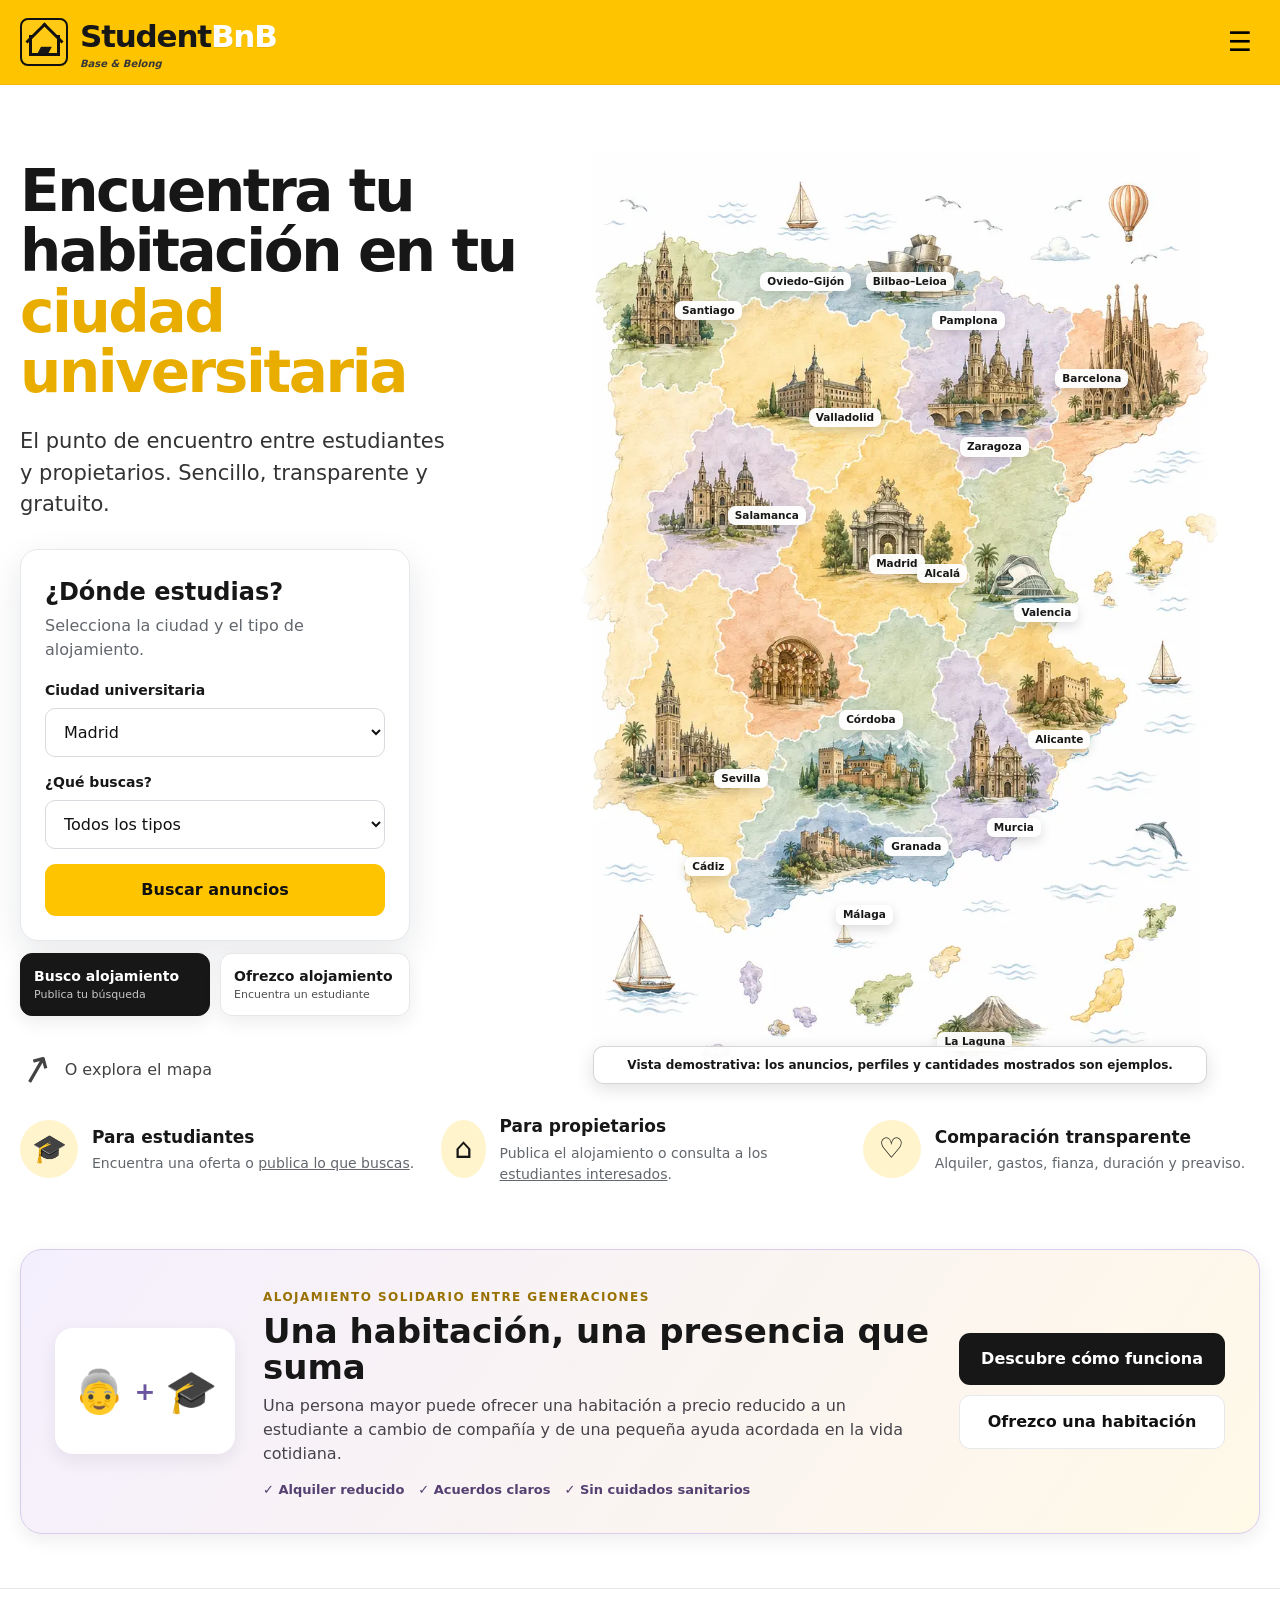
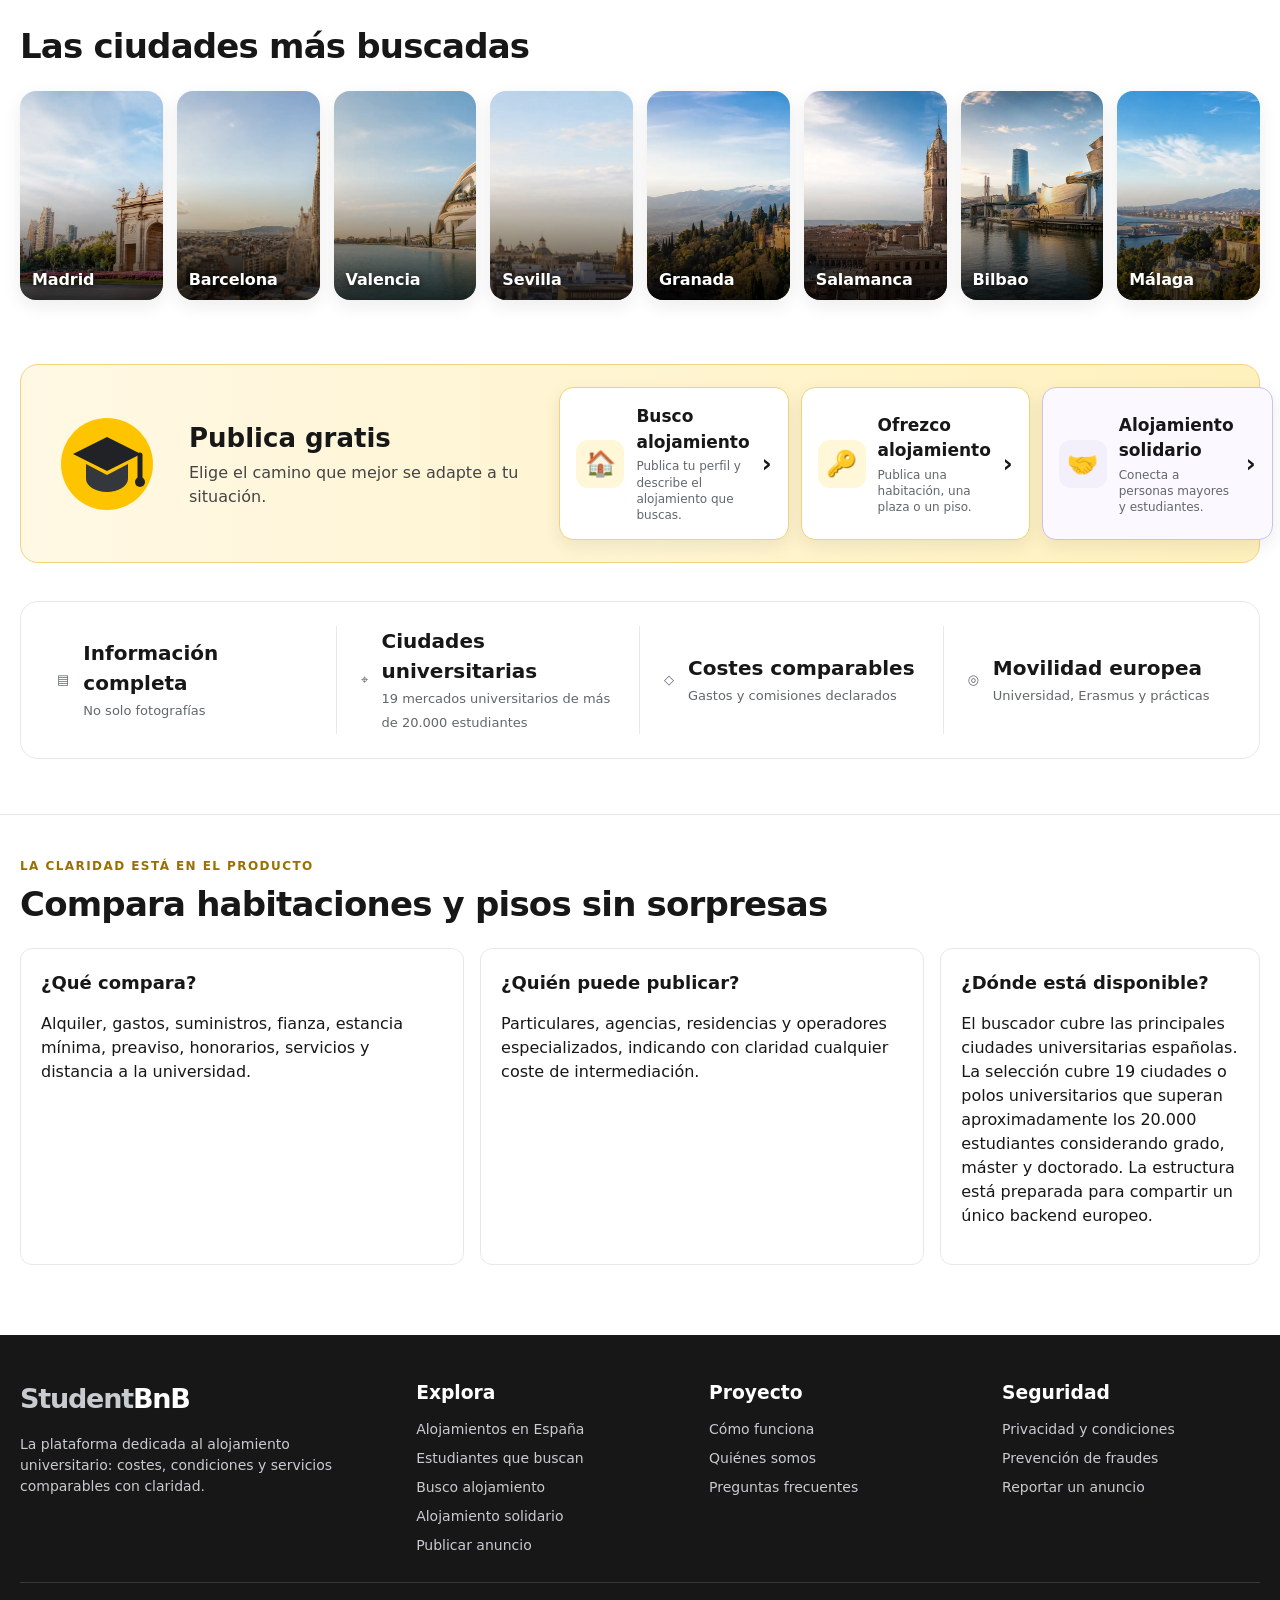
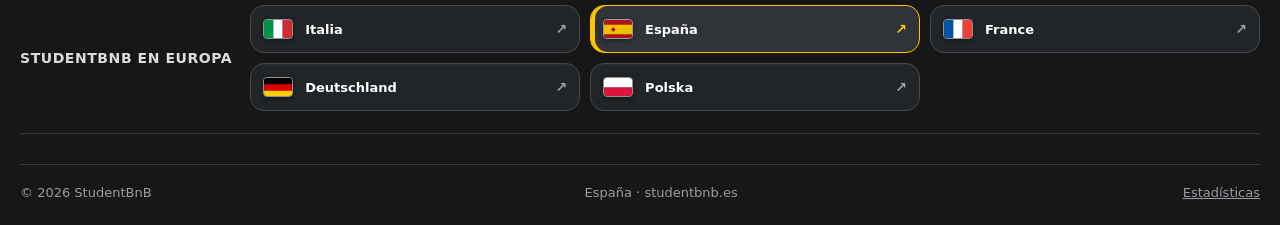
==== commit 5b8ba10e: "Actualiza la fusión del mapa español" ====
--- a/index.html
+++ b/index.html
@@ -5,7 +5,7 @@
 <meta charset="utf-8">
 <meta name="viewport" content="width=device-width,initial-scale=1">
 <meta name="theme-color" content="#ffc400">
-<link rel="stylesheet" href="assets/css/style.css">
+<link rel="stylesheet" href="assets/css/style.css?v=20260824-map-soft-fade">
 
 <title>StudentBnB — Encuentra alojamiento en tu ciudad universitaria</title>
 <meta name="description" content="Habitaciones y pisos para estudiantes en las principales ciudades universitarias españolas, con costes y condiciones comparables.">
@@ -64,7 +64,7 @@
         </div>
         <div class="explore-map"><span class="explore-arrow">↗</span><span>O explora el mapa</span></div>
       </div>
-      <div class="map-stage spain-map" aria-label="Mapa ilustrado de los principales polos universitarios españoles">
+      <div class="map-stage spain-map blended-map" aria-label="Mapa ilustrado de los principales polos universitarios españoles">
         <img src="assets/img/spagna-proposta1.webp" alt="Mapa ilustrado de España con ciudades, islas y monumentos">
         <a class="map-hotspot hot-santiago" href="ciudad.html?city=santiago-de-compostela" aria-label="Abrir alojamientos de Santiago de Compostela"><span>Santiago</span></a>
         <a class="map-hotspot hot-oviedo" href="ciudad.html?city=oviedo" aria-label="Abrir alojamientos de Oviedo–Gijón"><span>Oviedo–Gijón</span></a>
@@ -168,7 +168,7 @@
       <div><h3>Proyecto</h3><div class="footer-links"><a href="index.html#como-funciona">Cómo funciona</a><a href="index.html#quienes-somos">Quiénes somos</a><a href="index.html#faq">Preguntas frecuentes</a></div></div>
       <div><h3>Seguridad</h3><div class="footer-links"><a href="privacidad.html">Privacidad y condiciones</a><a href="privacidad.html#seguridad">Prevención de fraudes</a><a href="mailto:reportes@studentbnb.es">Reportar un anuncio</a></div></div>
     </div>
-    <div class="footer-international"><strong>StudentBnB en Europa</strong><div class="footer-country-links"><a href="https://studentbnb.it/" target="_blank" rel="noopener"><span aria-hidden="true">🇮🇹</span> Italia</a><a href="index.html" aria-current="page"><span aria-hidden="true">🇪🇸</span> España</a><a href="https://studentbnb.fr/" target="_blank" rel="noopener"><span aria-hidden="true">🇫🇷</span> Francia</a><a href="https://student-bnb.de/" target="_blank" rel="noopener"><span aria-hidden="true">🇩🇪</span> Alemania</a><a href="https://studentbnb.pl/" target="_blank" rel="noopener"><span aria-hidden="true">🇵🇱</span> Polonia</a></div></div>
+    <div class="footer-international"><strong>StudentBnB en Europa</strong><div class="footer-country-links" data-network><a href="https://studentbnb.it/" target="_blank" rel="noopener"><img class="network-flag" src="assets/img/flag-it.svg" alt="" width="30" height="20"><span>Italia</span><span class="network-open" aria-hidden="true">↗</span></a><a href="index.html" aria-current="page"><img class="network-flag" src="assets/img/flag-es.svg" alt="" width="30" height="20"><span>España</span><span class="network-open" aria-hidden="true">↗</span></a><a href="https://studentbnb.fr/" target="_blank" rel="noopener"><img class="network-flag" src="assets/img/flag-fr.svg" alt="" width="30" height="20"><span>France</span><span class="network-open" aria-hidden="true">↗</span></a><a href="https://student-bnb.de/" target="_blank" rel="noopener"><img class="network-flag" src="assets/img/flag-de.svg" alt="" width="30" height="20"><span>Deutschland</span><span class="network-open" aria-hidden="true">↗</span></a><a href="https://studentbnb.pl/" target="_blank" rel="noopener"><img class="network-flag" src="assets/img/flag-pl.svg" alt="" width="30" height="20"><span>Polska</span><span class="network-open" aria-hidden="true">↗</span></a></div></div>
     <div class="footer-bottom"><span>© 2026 StudentBnB</span><span>España · studentbnb.es</span></div>
   </div>
 </footer>
@@ -184,7 +184,7 @@
   </div>
 </div>
 <div id="toast" class="toast" role="status" aria-live="polite"></div>
-<script src="assets/js/config.js"></script><script src="assets/js/data.js"></script>
+<script src="assets/js/config.js?v=20260824-footer-flags"></script><script src="assets/js/data.js"></script>
 <script src="assets/js/app.js"></script>
 </body>
 </html>
--- a/assets/css/style.css
+++ b/assets/css/style.css
@@ -544,3 +544,155 @@
 @media(max-width:1050px){.map-stage.spain-map{height:720px;min-height:720px}.map-stage.spain-map img{height:720px!important;min-height:720px!important}.spain-map .map-hotspot span{font-size:9px;padding:3px 5px}}
 @media(max-width:820px){.map-stage.spain-map{height:560px;min-height:560px;max-width:620px;margin:8px auto 0}.map-stage.spain-map img{height:560px!important;min-height:560px!important}.spain-map .map-hotspot span{font-size:8px;padding:3px 4px}.spain-map .map-hotspot{width:15%}}
 @media(max-width:520px){.map-stage.spain-map{height:500px;min-height:500px}.map-stage.spain-map img{height:500px!important;min-height:500px!important}.spain-map .map-hotspot span{font-size:7px;padding:2px 3px;max-width:72px;overflow:hidden;text-overflow:ellipsis}.spain-map .hot-alcala,.spain-map .hot-pamplona{transform:translateY(10px)}}
+
+/* Spain home alignment: map scale, city labels and European footer — 2026-08-24 */
+@media(min-width:821px){
+  .map-stage.spain-map{
+    width:min(100%,650px);
+    aspect-ratio:2/3;
+    height:auto;
+    min-height:0;
+    margin:-8px auto 0;
+    justify-self:center;
+  }
+  .map-stage.spain-map img{
+    width:100%;
+    height:100%!important;
+    min-height:0!important;
+    object-fit:contain;
+    object-position:center top;
+  }
+}
+
+.city-section .city-card::after{
+  content:"";
+  display:block;
+  position:absolute;
+  inset:42% 0 0;
+  z-index:1;
+  pointer-events:none;
+  background:linear-gradient(180deg,rgba(0,0,0,0),rgba(0,0,0,.78));
+}
+.city-section .city-card strong{
+  position:absolute;
+  left:12px;
+  right:12px;
+  bottom:12px;
+  z-index:2;
+  width:auto;
+  height:auto;
+  margin:0;
+  overflow:visible;
+  clip:auto;
+  white-space:normal;
+  color:#fff;
+  font-size:16px;
+  line-height:1.12;
+  letter-spacing:-.1px;
+  text-shadow:0 2px 8px rgba(0,0,0,.72);
+}
+
+.footer-international{
+  margin-top:26px;
+  padding:22px 0;
+  border-top:1px solid #35383b;
+  border-bottom:1px solid #35383b;
+}
+.footer-international>strong{
+  font-size:14px;
+  letter-spacing:.04em;
+  text-transform:uppercase;
+  color:#d9dde0;
+}
+.footer-country-links{
+  display:grid!important;
+  grid-template-columns:repeat(3,minmax(0,1fr));
+  gap:10px!important;
+  flex:1;
+}
+.footer-country-links a{
+  display:grid!important;
+  grid-template-columns:32px minmax(0,1fr) auto;
+  align-items:center;
+  gap:10px;
+  min-height:48px;
+  padding:8px 12px!important;
+  border:1px solid #45494d!important;
+  border-radius:14px!important;
+  background:#222527;
+  color:#fff;
+  font-weight:750;
+  text-decoration:none!important;
+  box-shadow:inset 0 1px rgba(255,255,255,.03);
+  transition:.18s transform,.18s background,.18s border-color;
+}
+.network-flag{
+  display:block;
+  width:30px;
+  height:20px;
+  object-fit:cover;
+  border-radius:4px;
+  border:1px solid rgba(255,255,255,.5);
+  box-shadow:0 2px 5px rgba(0,0,0,.35);
+}
+.network-open{
+  font-size:14px;
+  color:#9ca3a9;
+  transition:.18s transform,.18s color;
+}
+.footer-country-links a:hover,
+.footer-country-links a:focus{
+  background:var(--yellow)!important;
+  color:#171717!important;
+  border-color:var(--yellow)!important;
+  transform:translateY(-2px);
+}
+.footer-country-links a:hover .network-open,
+.footer-country-links a:focus .network-open{
+  color:#171717;
+  transform:translate(2px,-2px);
+}
+.footer-country-links a[aria-current="page"]{
+  background:#303438;
+  border-color:var(--yellow)!important;
+  box-shadow:inset 4px 0 var(--yellow);
+  text-decoration:none!important;
+}
+.footer-country-links a[aria-current="page"] .network-open{color:var(--yellow)}
+
+@media(max-width:820px){
+  .footer-country-links{
+    width:100%;
+    grid-template-columns:repeat(2,minmax(0,1fr));
+  }
+}
+@media(max-width:590px){
+  .city-section .city-card strong{left:10px;right:10px;bottom:10px;font-size:14px}
+  .footer-country-links{grid-template-columns:1fr}
+}
+@media(prefers-reduced-motion:reduce){
+  .footer-country-links a,
+  .network-open{transition:none}
+}
+
+/* Seamless illustrated map on white background — 2026-08-24 */
+.map-stage.blended-map{
+  background:#fff;
+  isolation:isolate;
+}
+.map-stage.blended-map>img{
+  position:relative;
+  z-index:0;
+  filter:none!important;
+}
+.map-stage.blended-map::after{
+  content:"";
+  position:absolute;
+  inset:-2px;
+  z-index:1;
+  pointer-events:none;
+  background:
+    linear-gradient(to right,#fff 0,rgba(255,255,255,.88) 1.5%,transparent 7%,transparent 93%,rgba(255,255,255,.88) 98.5%,#fff 100%),
+    linear-gradient(to bottom,#fff 0,rgba(255,255,255,.84) 1.5%,transparent 5%,transparent 97%,rgba(255,255,255,.84) 99%,#fff 100%);
+}
+.map-stage.blended-map>.map-hotspot{z-index:2}
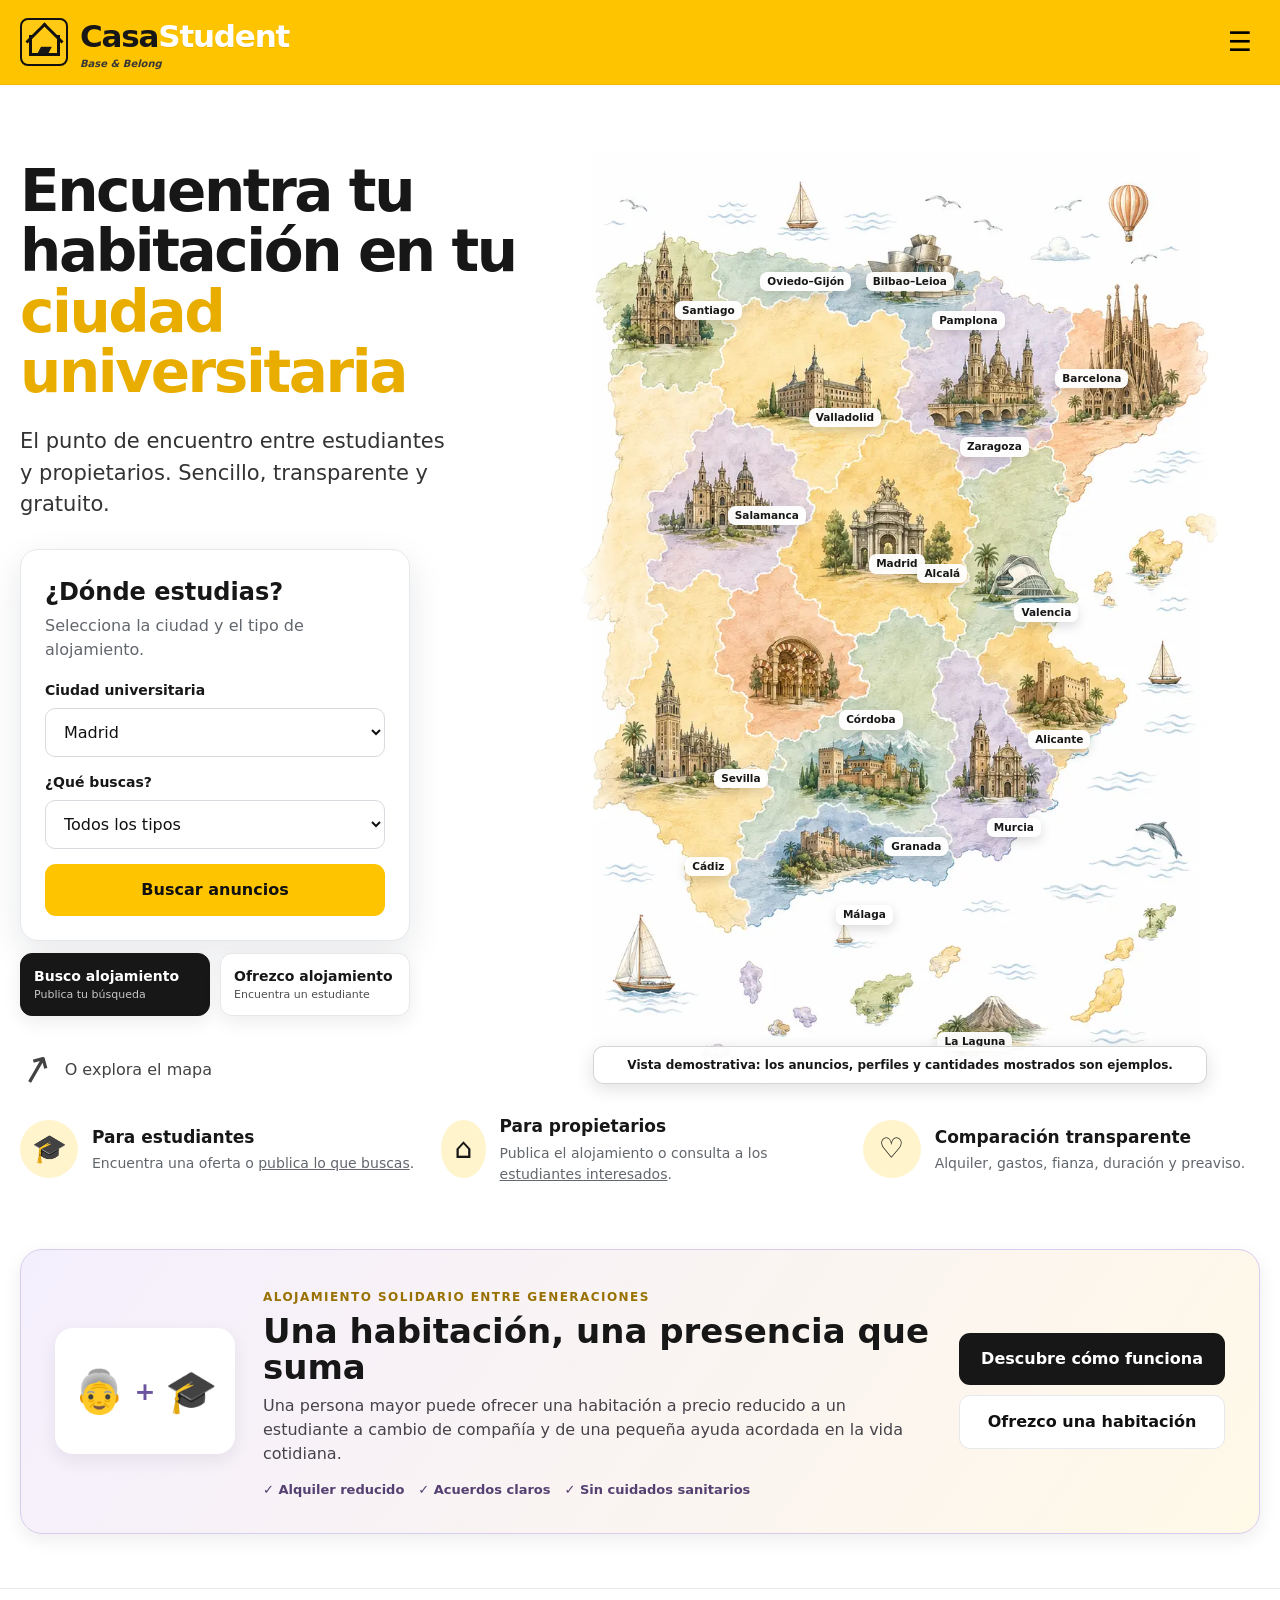
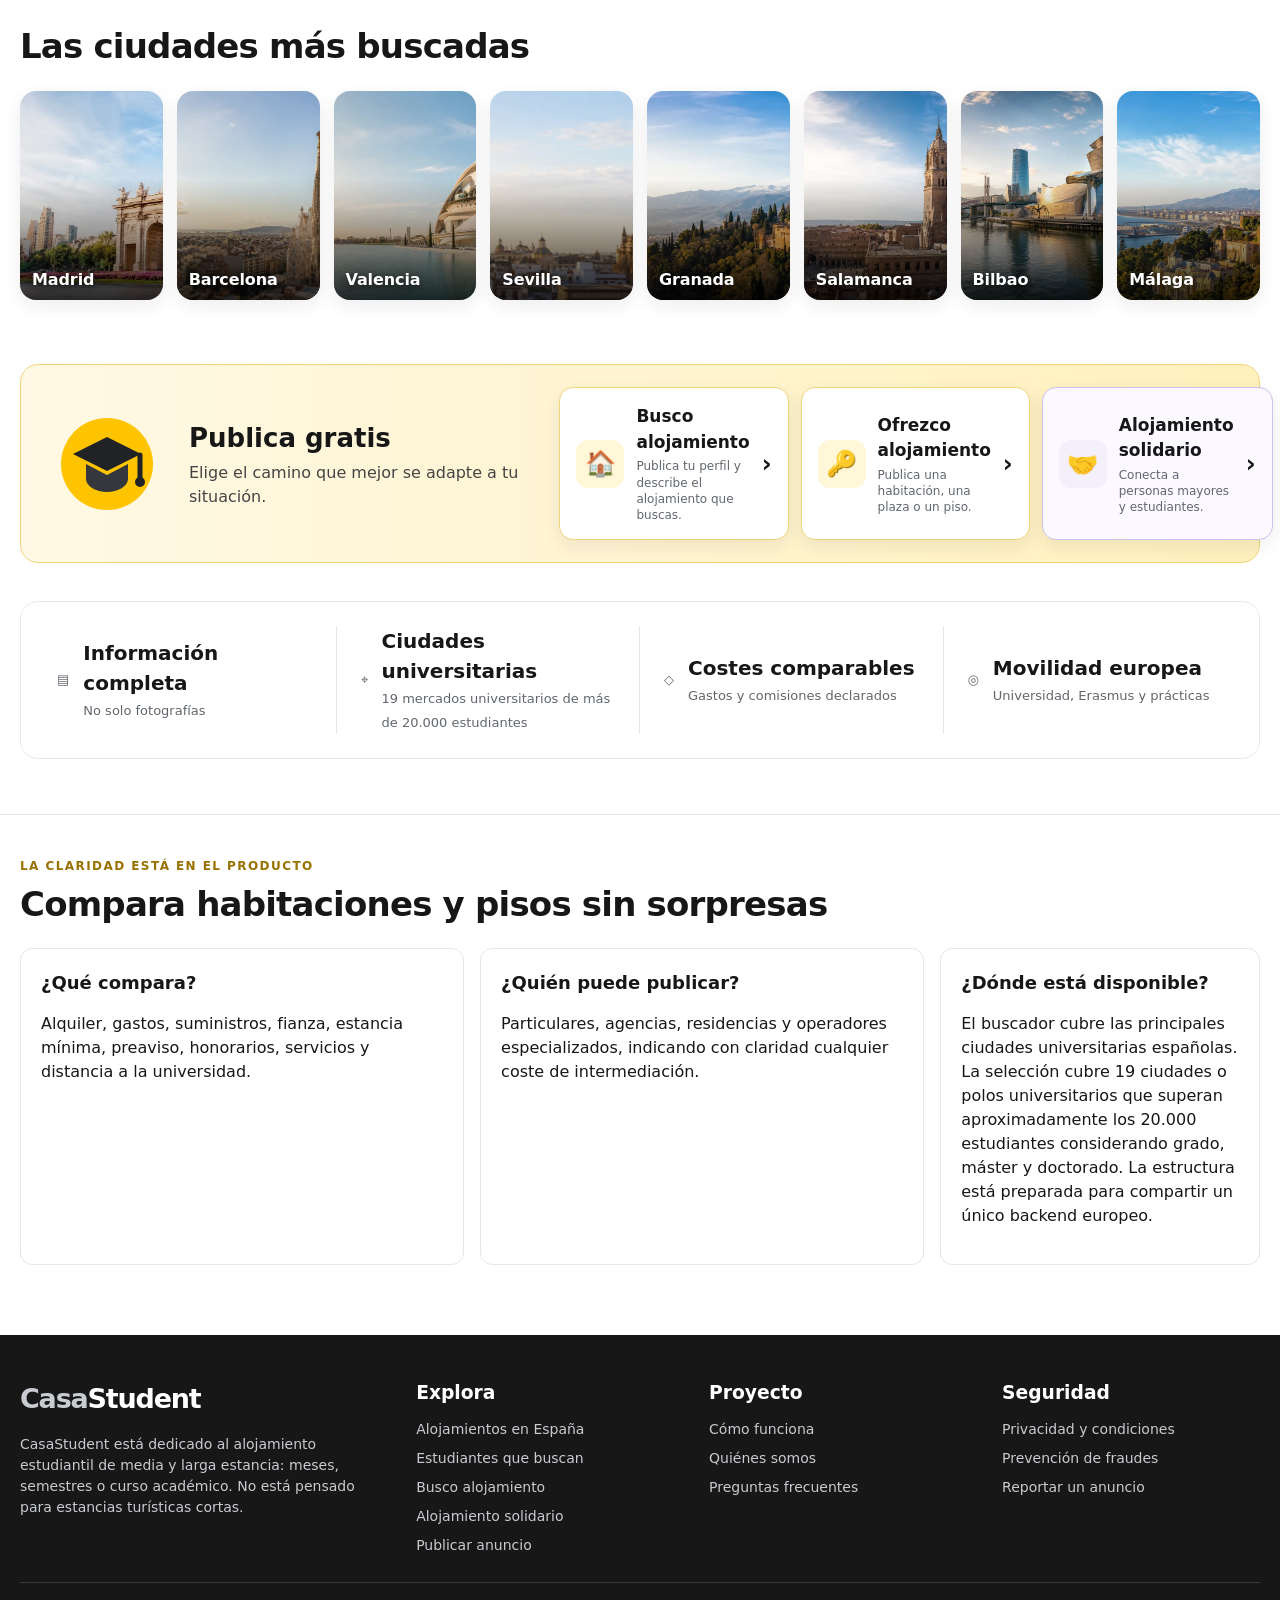
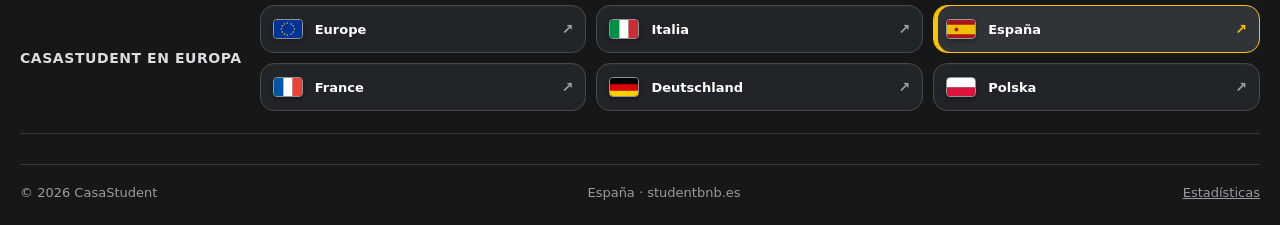
==== commit 52cf3381: "Fix CasaStudent cross-country links" ====
--- a/index.html
+++ b/index.html
@@ -168,7 +168,7 @@
       <div><h3>Proyecto</h3><div class="footer-links"><a href="index.html#como-funciona">Cómo funciona</a><a href="index.html#quienes-somos">Quiénes somos</a><a href="index.html#faq">Preguntas frecuentes</a></div></div>
       <div><h3>Seguridad</h3><div class="footer-links"><a href="privacidad.html">Privacidad y condiciones</a><a href="privacidad.html#seguridad">Prevención de fraudes</a><a href="mailto:reportes@studentbnb.es">Reportar un anuncio</a></div></div>
     </div>
-    <div class="footer-international"><strong>StudentBnB en Europa</strong><div class="footer-country-links" data-network><a href="https://studentbnb.it/" target="_blank" rel="noopener"><img class="network-flag" src="assets/img/flag-it.svg" alt="" width="30" height="20"><span>Italia</span><span class="network-open" aria-hidden="true">↗</span></a><a href="index.html" aria-current="page"><img class="network-flag" src="assets/img/flag-es.svg" alt="" width="30" height="20"><span>España</span><span class="network-open" aria-hidden="true">↗</span></a><a href="https://studentbnb.fr/" target="_blank" rel="noopener"><img class="network-flag" src="assets/img/flag-fr.svg" alt="" width="30" height="20"><span>France</span><span class="network-open" aria-hidden="true">↗</span></a><a href="https://student-bnb.de/" target="_blank" rel="noopener"><img class="network-flag" src="assets/img/flag-de.svg" alt="" width="30" height="20"><span>Deutschland</span><span class="network-open" aria-hidden="true">↗</span></a><a href="https://studentbnb.pl/" target="_blank" rel="noopener"><img class="network-flag" src="assets/img/flag-pl.svg" alt="" width="30" height="20"><span>Polska</span><span class="network-open" aria-hidden="true">↗</span></a></div></div>
+    <div class="footer-international"><strong>StudentBnB en Europa</strong><div class="footer-country-links" data-network><a href="https://casastudent.it/" target="_blank" rel="noopener"><img class="network-flag" src="assets/img/flag-it.svg" alt="" width="30" height="20"><span>Italia</span><span class="network-open" aria-hidden="true">↗</span></a><a href="index.html" aria-current="page"><img class="network-flag" src="assets/img/flag-es.svg" alt="" width="30" height="20"><span>España</span><span class="network-open" aria-hidden="true">↗</span></a><a href="https://casastudent.fr/" target="_blank" rel="noopener"><img class="network-flag" src="assets/img/flag-fr.svg" alt="" width="30" height="20"><span>France</span><span class="network-open" aria-hidden="true">↗</span></a><a href="https://casastudent.de/" target="_blank" rel="noopener"><img class="network-flag" src="assets/img/flag-de.svg" alt="" width="30" height="20"><span>Deutschland</span><span class="network-open" aria-hidden="true">↗</span></a><a href="https://casastudent.pl/" target="_blank" rel="noopener"><img class="network-flag" src="assets/img/flag-pl.svg" alt="" width="30" height="20"><span>Polska</span><span class="network-open" aria-hidden="true">↗</span></a></div></div>
     <div class="footer-bottom"><span>© 2026 StudentBnB</span><span>España · studentbnb.es</span></div>
   </div>
 </footer>
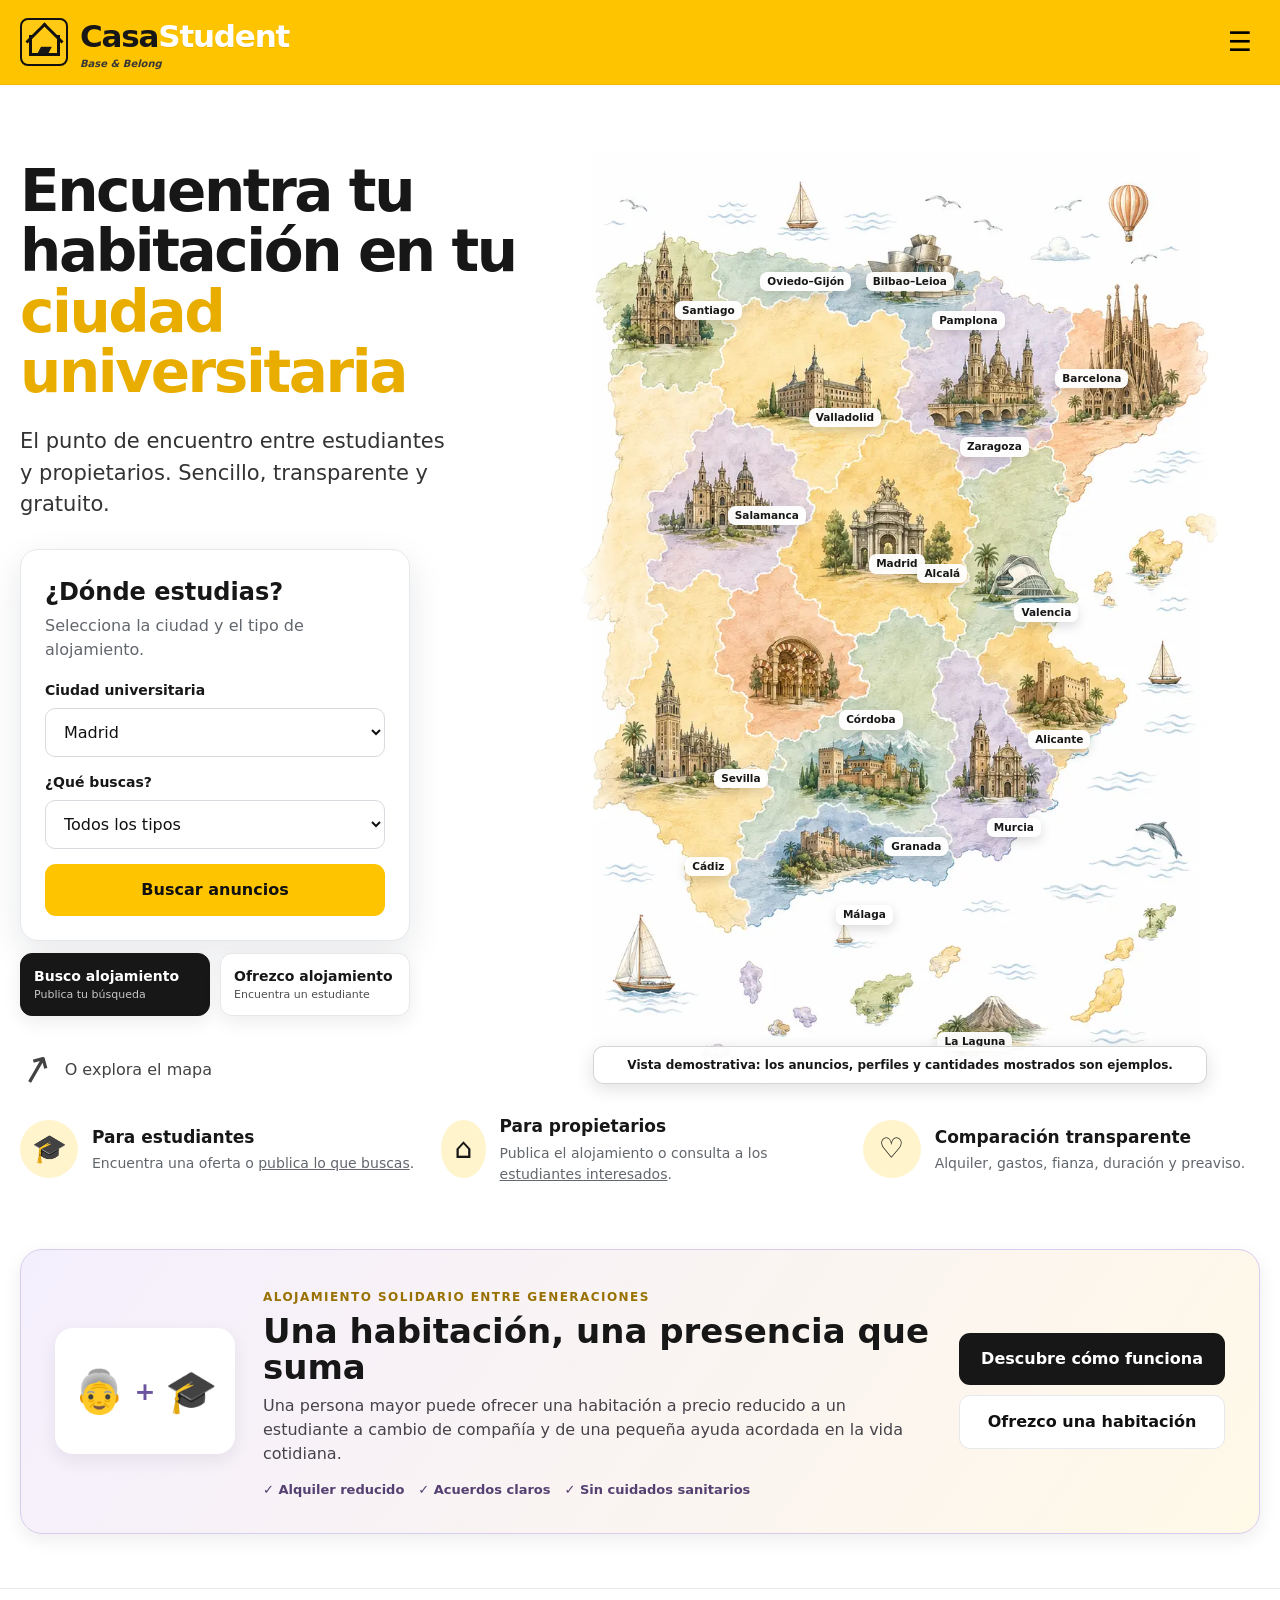
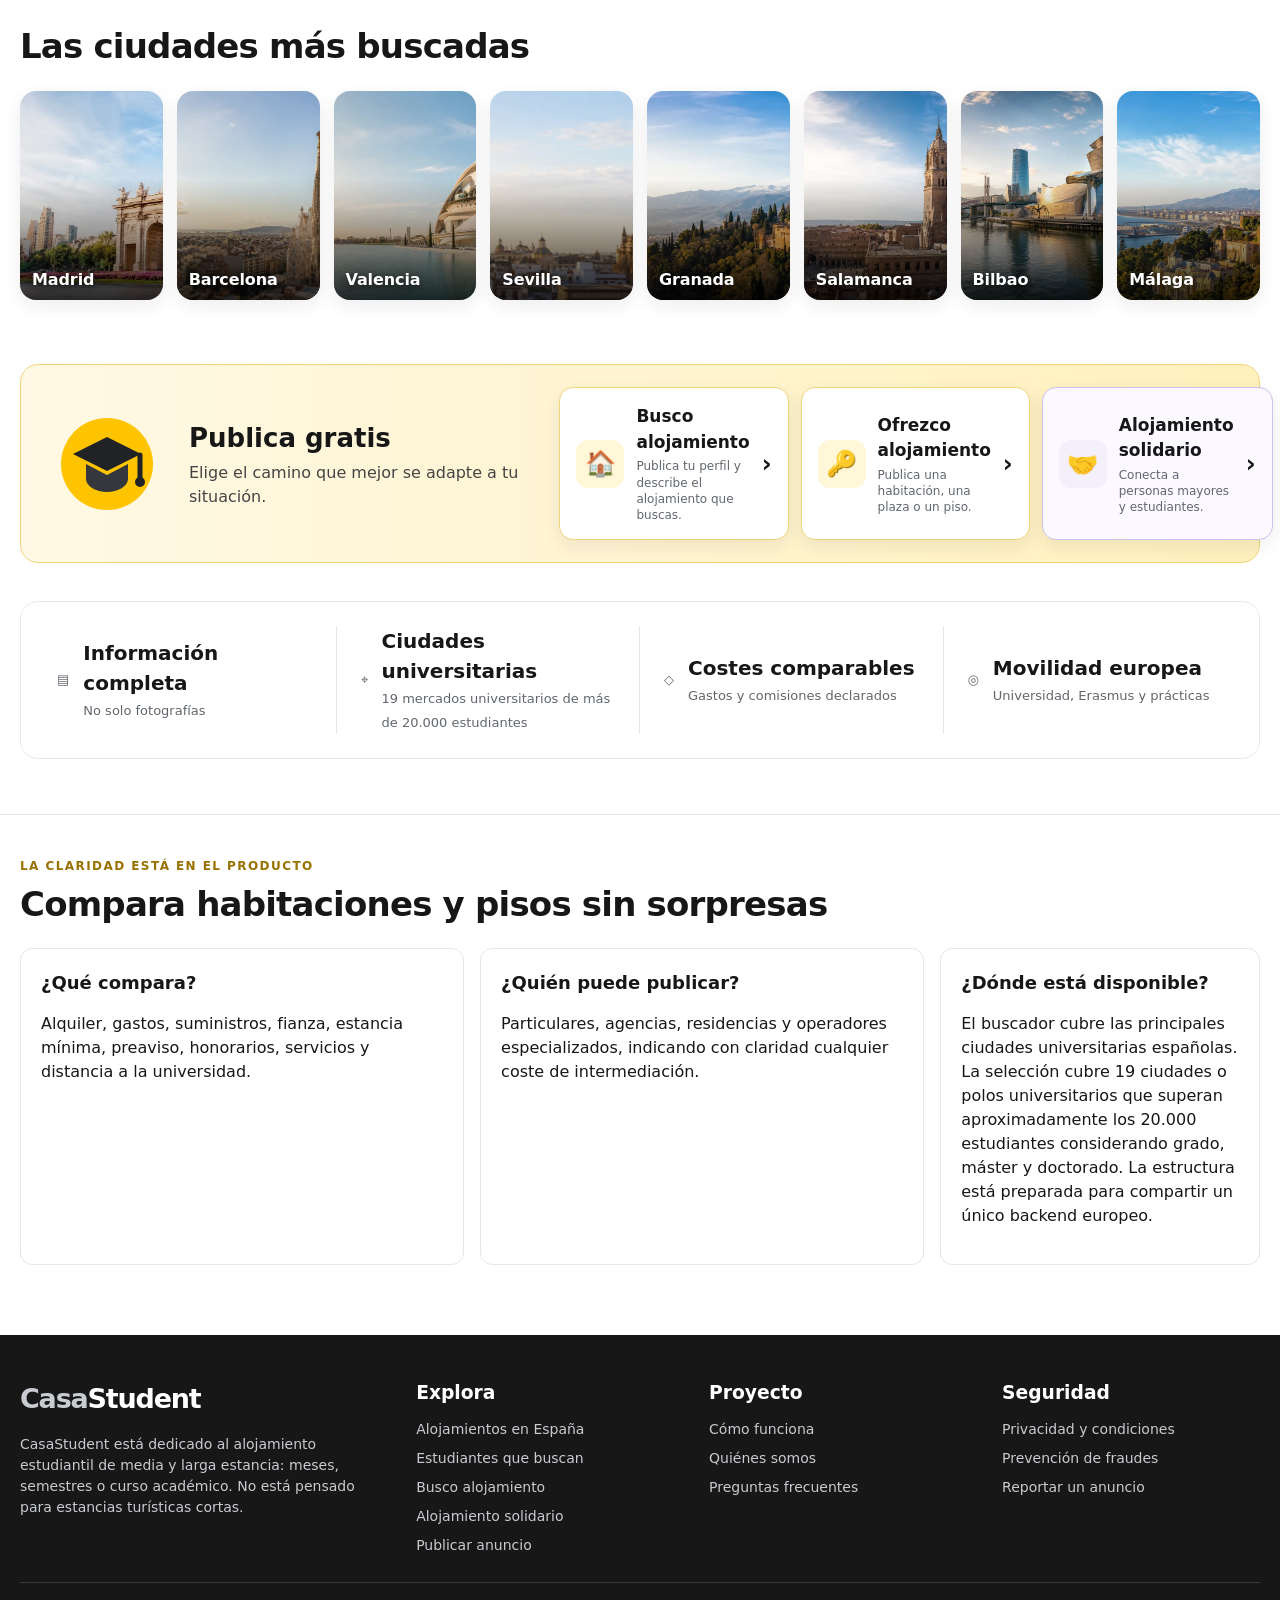
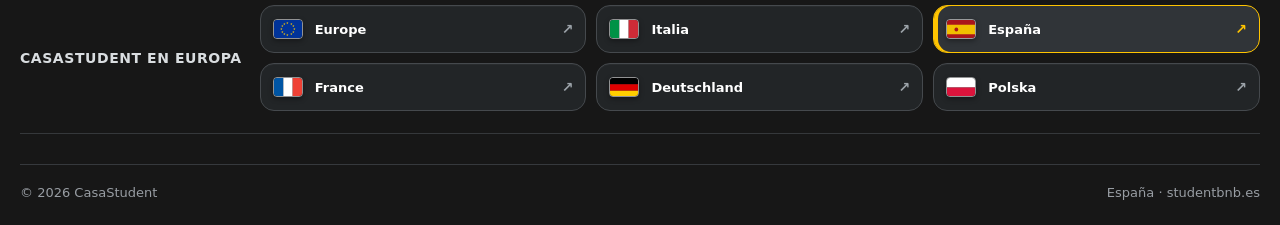
==== commit 050dda9a: "Refresh corrected CasaStudent footer links" ====
--- a/index.html
+++ b/index.html
@@ -184,7 +184,7 @@
   </div>
 </div>
 <div id="toast" class="toast" role="status" aria-live="polite"></div>
-<script src="assets/js/config.js?v=20260824-footer-flags"></script><script src="assets/js/data.js"></script>
-<script src="assets/js/app.js"></script>
+<script src="assets/js/config.js?v=20260828-footer-links"></script><script src="assets/js/data.js"></script>
+<script src="assets/js/app.js?v=20260828-footer-links"></script>
 </body>
 </html>
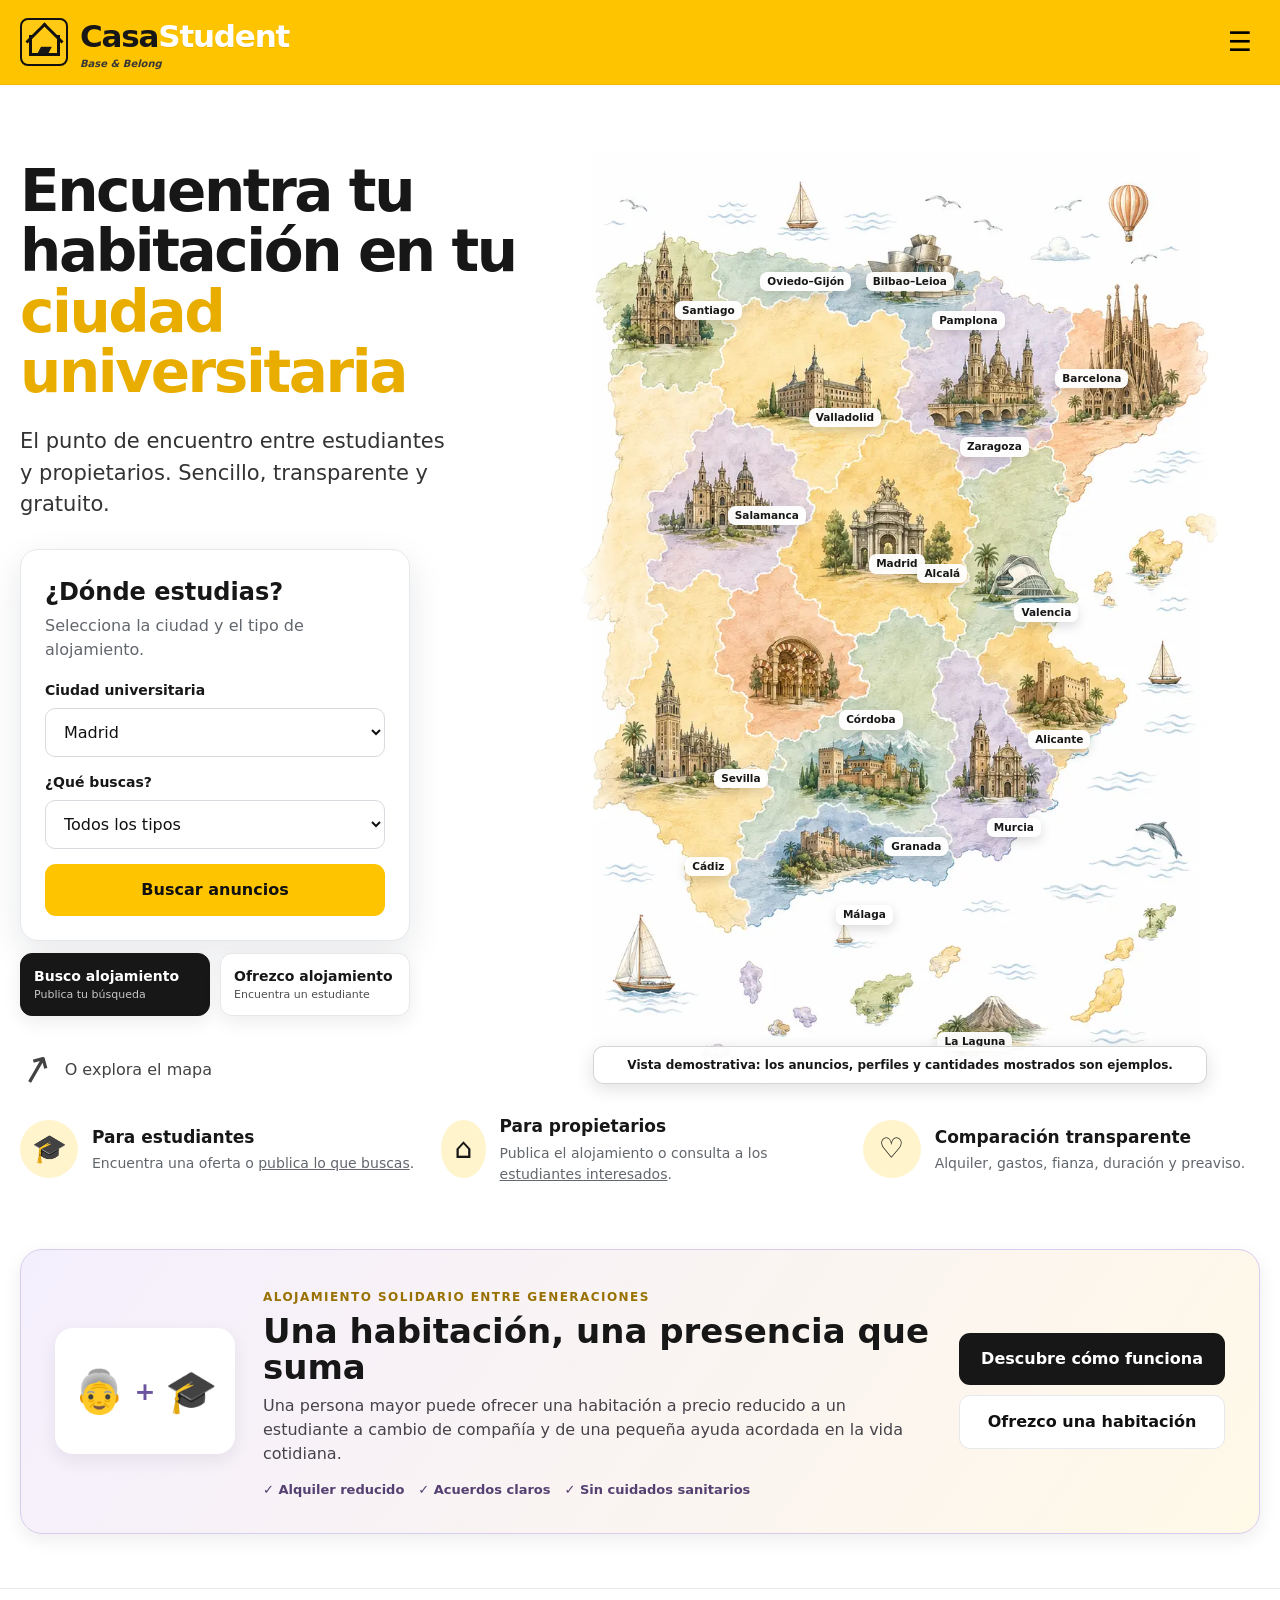
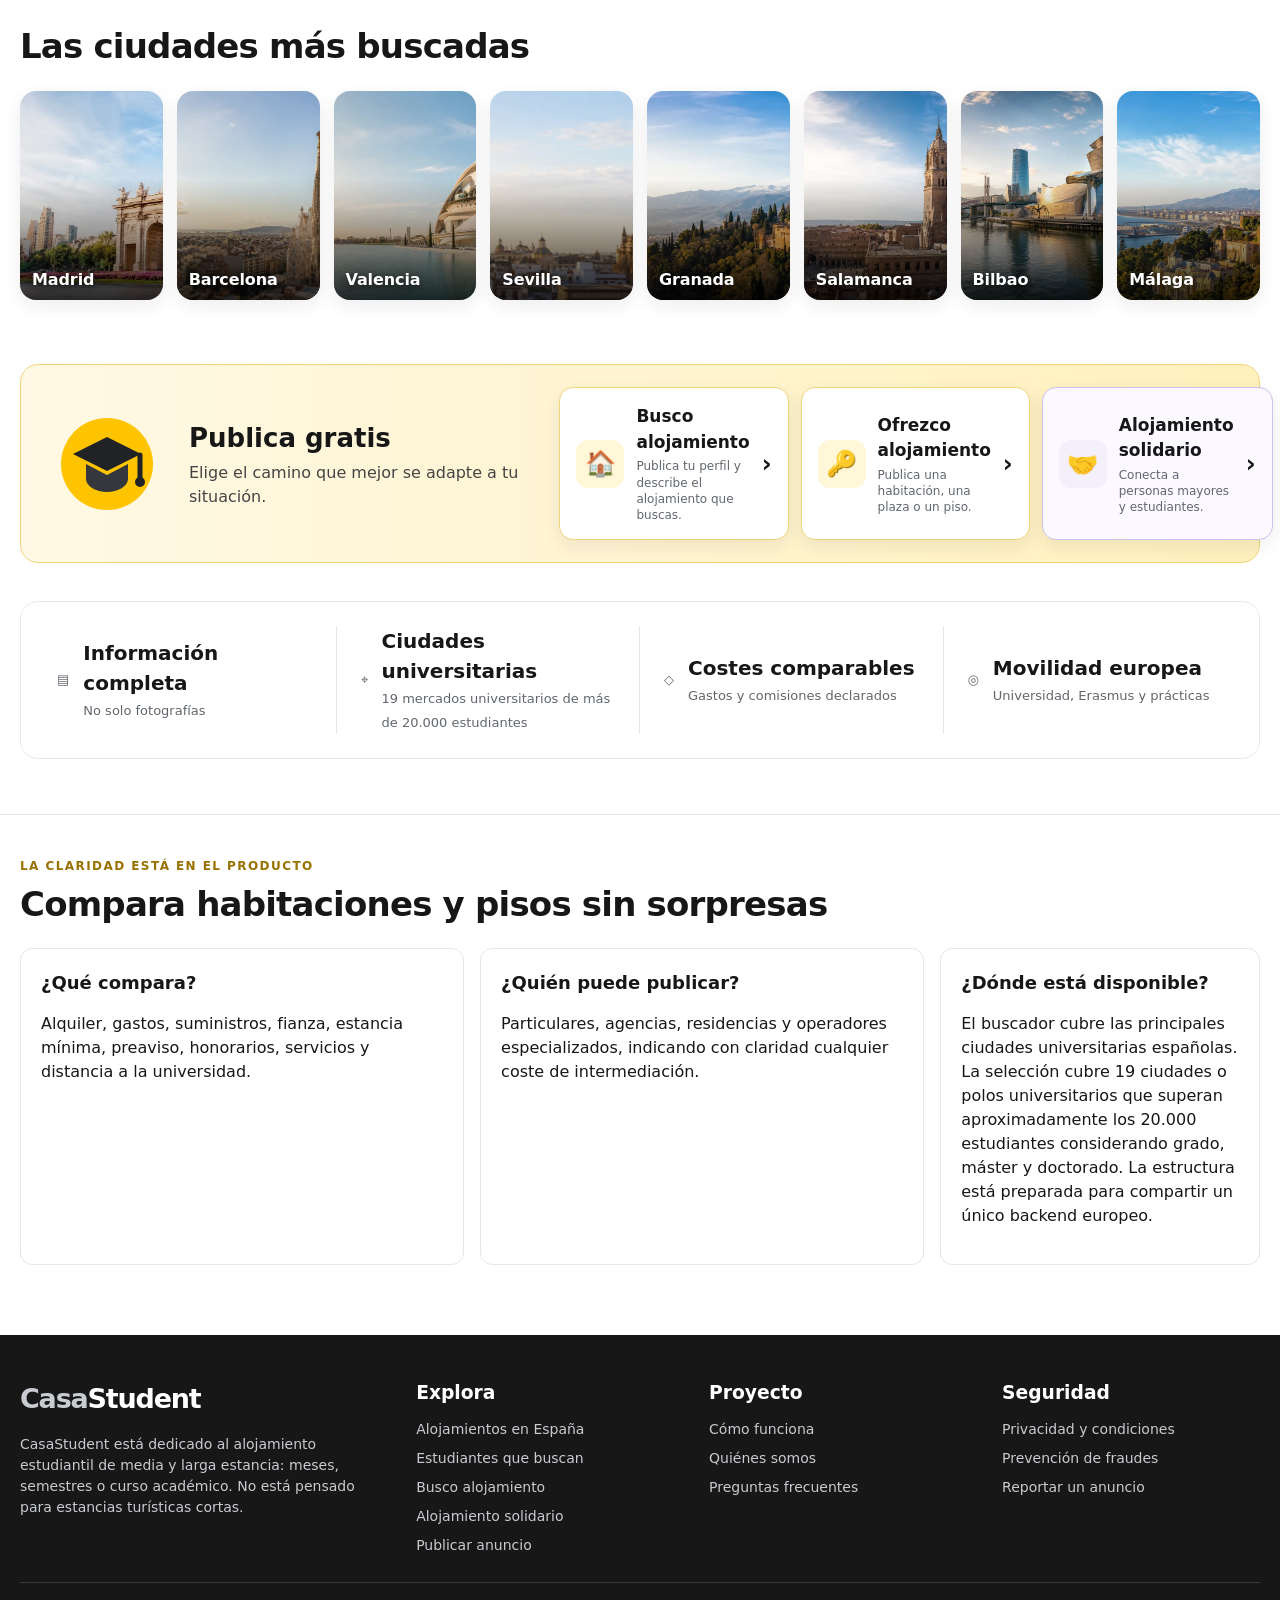
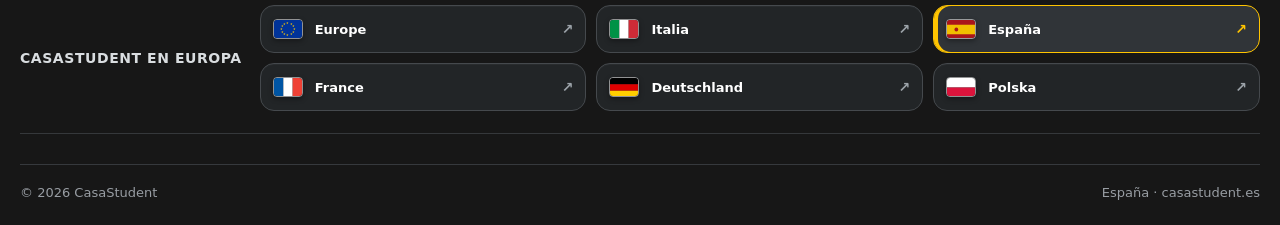
==== commit 022dce2c: "Complete CasaStudent rebrand and network links" ====
--- a/index.html
+++ b/index.html
@@ -7,14 +7,14 @@
 <meta name="theme-color" content="#ffc400">
 <link rel="stylesheet" href="assets/css/style.css?v=20260824-map-soft-fade">
 
-<title>StudentBnB — Encuentra alojamiento en tu ciudad universitaria</title>
+<title>CasaStudent — Encuentra alojamiento en tu ciudad universitaria</title>
 <meta name="description" content="Habitaciones y pisos para estudiantes en las principales ciudades universitarias españolas, con costes y condiciones comparables.">
 </head>
 <body>
 
 <header class="site-header">
   <div class="container header-inner">
-    <a class="brand" href="index.html" aria-label="StudentBnB home">
+    <a class="brand" href="index.html" aria-label="CasaStudent home">
       <span class="brand-icon" aria-hidden="true"><span class="brand-cap">▰</span></span>
       <span>Student<strong>BnB</strong><small>Encuentra tu habitación. Vive tu ciudad.</small></span>
     </a>
@@ -166,16 +166,16 @@
       </div>
       <div><h3>Explora</h3><div class="footer-links"><a href="ciudad.html">Alojamientos en España</a><a href="estudiantes.html">Estudiantes que buscan</a><a href="busco.html">Busco alojamiento</a><a href="casa-solidaria.html">Alojamiento solidario</a><a href="publicar.html">Publicar anuncio</a></div></div>
       <div><h3>Proyecto</h3><div class="footer-links"><a href="index.html#como-funciona">Cómo funciona</a><a href="index.html#quienes-somos">Quiénes somos</a><a href="index.html#faq">Preguntas frecuentes</a></div></div>
-      <div><h3>Seguridad</h3><div class="footer-links"><a href="privacidad.html">Privacidad y condiciones</a><a href="privacidad.html#seguridad">Prevención de fraudes</a><a href="mailto:reportes@studentbnb.es">Reportar un anuncio</a></div></div>
+      <div><h3>Seguridad</h3><div class="footer-links"><a href="privacidad.html">Privacidad y condiciones</a><a href="privacidad.html#seguridad">Prevención de fraudes</a><a href="mailto:reportes@casastudent.es">Reportar un anuncio</a></div></div>
     </div>
-    <div class="footer-international"><strong>StudentBnB en Europa</strong><div class="footer-country-links" data-network><a href="https://casastudent.it/" target="_blank" rel="noopener"><img class="network-flag" src="assets/img/flag-it.svg" alt="" width="30" height="20"><span>Italia</span><span class="network-open" aria-hidden="true">↗</span></a><a href="index.html" aria-current="page"><img class="network-flag" src="assets/img/flag-es.svg" alt="" width="30" height="20"><span>España</span><span class="network-open" aria-hidden="true">↗</span></a><a href="https://casastudent.fr/" target="_blank" rel="noopener"><img class="network-flag" src="assets/img/flag-fr.svg" alt="" width="30" height="20"><span>France</span><span class="network-open" aria-hidden="true">↗</span></a><a href="https://casastudent.de/" target="_blank" rel="noopener"><img class="network-flag" src="assets/img/flag-de.svg" alt="" width="30" height="20"><span>Deutschland</span><span class="network-open" aria-hidden="true">↗</span></a><a href="https://casastudent.pl/" target="_blank" rel="noopener"><img class="network-flag" src="assets/img/flag-pl.svg" alt="" width="30" height="20"><span>Polska</span><span class="network-open" aria-hidden="true">↗</span></a></div></div>
-    <div class="footer-bottom"><span>© 2026 StudentBnB</span><span>España · studentbnb.es</span></div>
+    <div class="footer-international"><strong>CasaStudent en Europa</strong><div class="footer-country-links" data-network><a href="https://casastudent.it/" target="_blank" rel="noopener"><img class="network-flag" src="assets/img/flag-it.svg" alt="" width="30" height="20"><span>Italia</span><span class="network-open" aria-hidden="true">↗</span></a><a href="index.html" aria-current="page"><img class="network-flag" src="assets/img/flag-es.svg" alt="" width="30" height="20"><span>España</span><span class="network-open" aria-hidden="true">↗</span></a><a href="https://casastudent.fr/" target="_blank" rel="noopener"><img class="network-flag" src="assets/img/flag-fr.svg" alt="" width="30" height="20"><span>France</span><span class="network-open" aria-hidden="true">↗</span></a><a href="https://casastudent.de/" target="_blank" rel="noopener"><img class="network-flag" src="assets/img/flag-de.svg" alt="" width="30" height="20"><span>Deutschland</span><span class="network-open" aria-hidden="true">↗</span></a><a href="https://casastudent.pl/" target="_blank" rel="noopener"><img class="network-flag" src="assets/img/flag-pl.svg" alt="" width="30" height="20"><span>Polska</span><span class="network-open" aria-hidden="true">↗</span></a></div></div>
+    <div class="footer-bottom"><span>© 2026 CasaStudent</span><span>España · casastudent.es</span></div>
   </div>
 </footer>
 <div class="modal-backdrop" id="login-modal" role="dialog" aria-modal="true" aria-labelledby="login-title">
   <div class="modal">
     <button class="modal-close" data-close-modal aria-label="Chiudi">×</button>
-    <h2 id="login-title">Accede a StudentBnB</h2>
+    <h2 id="login-title">Accede a CasaStudent</h2>
     <p>Guarda búsquedas y favoritos y utiliza los contactos protegidos.</p>
     <form id="login-form">
       <div class="field"><label for="login-email">Email</label><input id="login-email" name="email" type="email" required placeholder="nombre@email.es"></div>
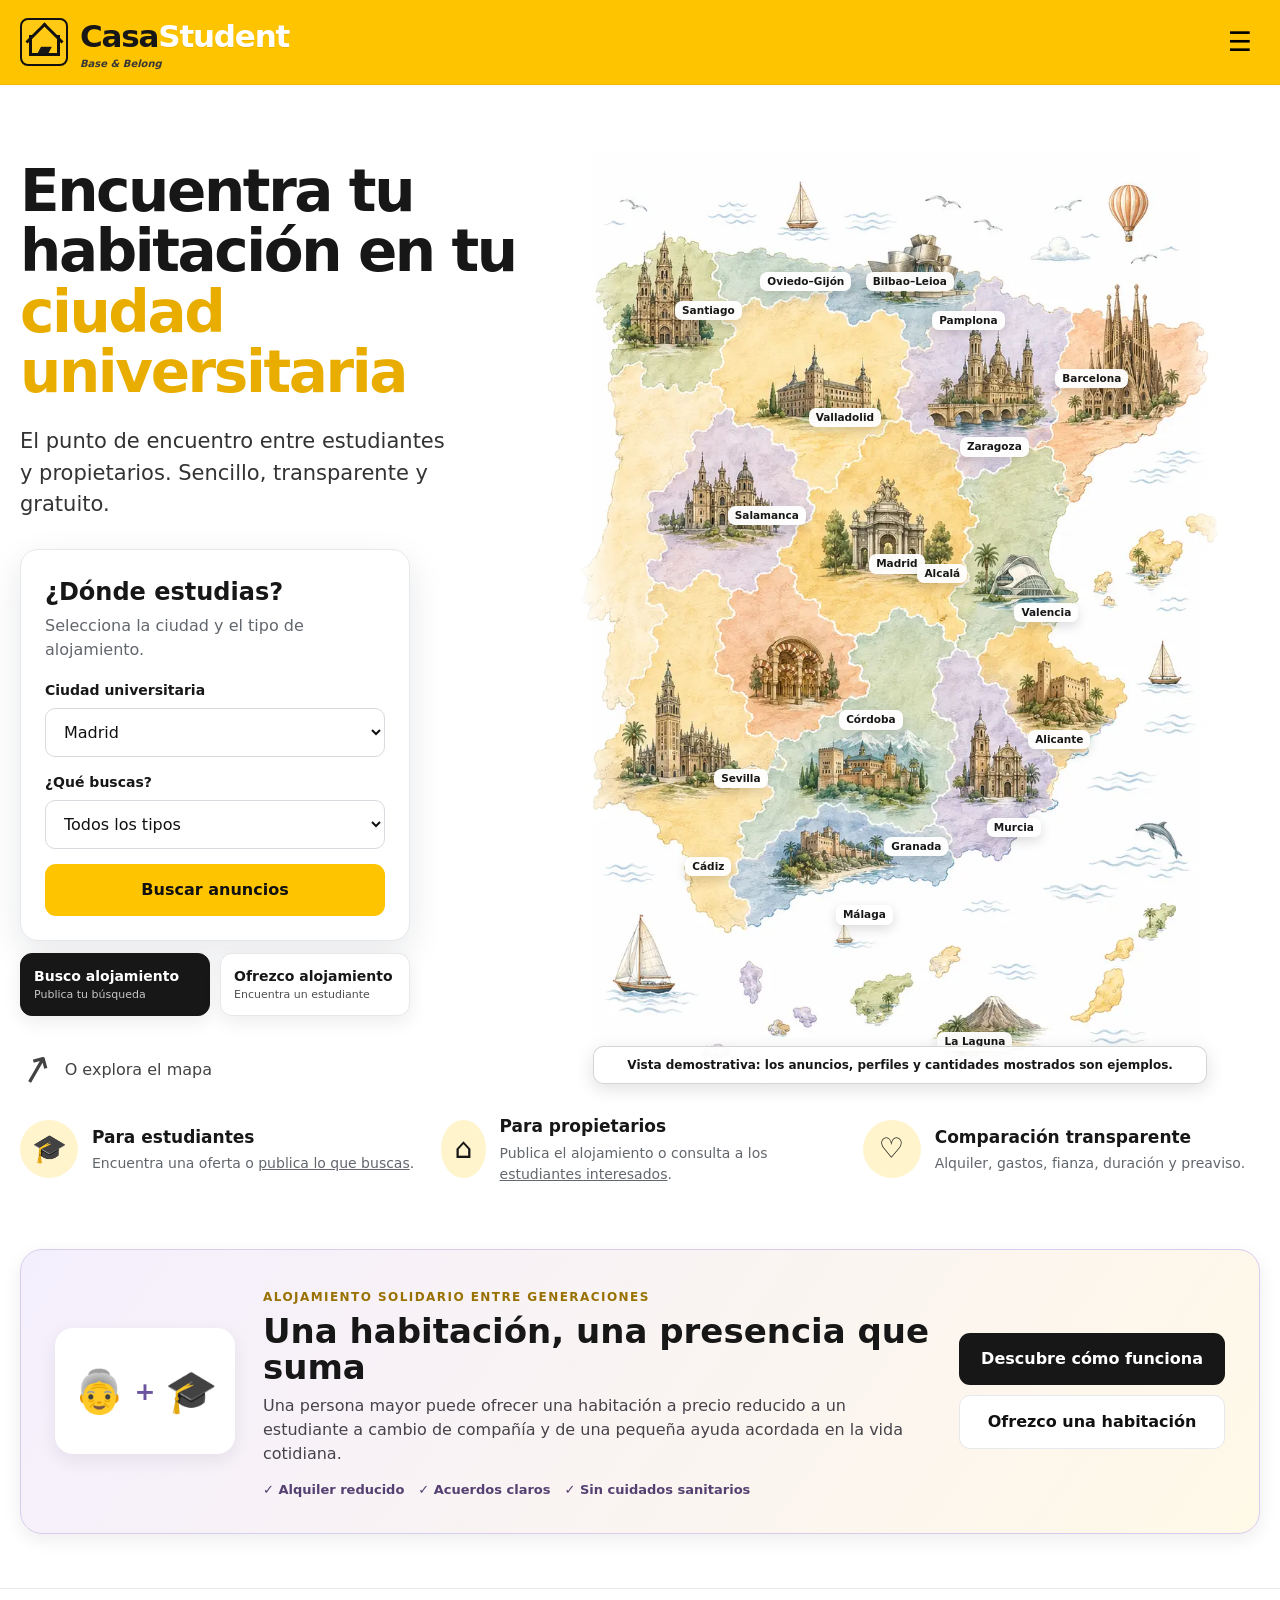
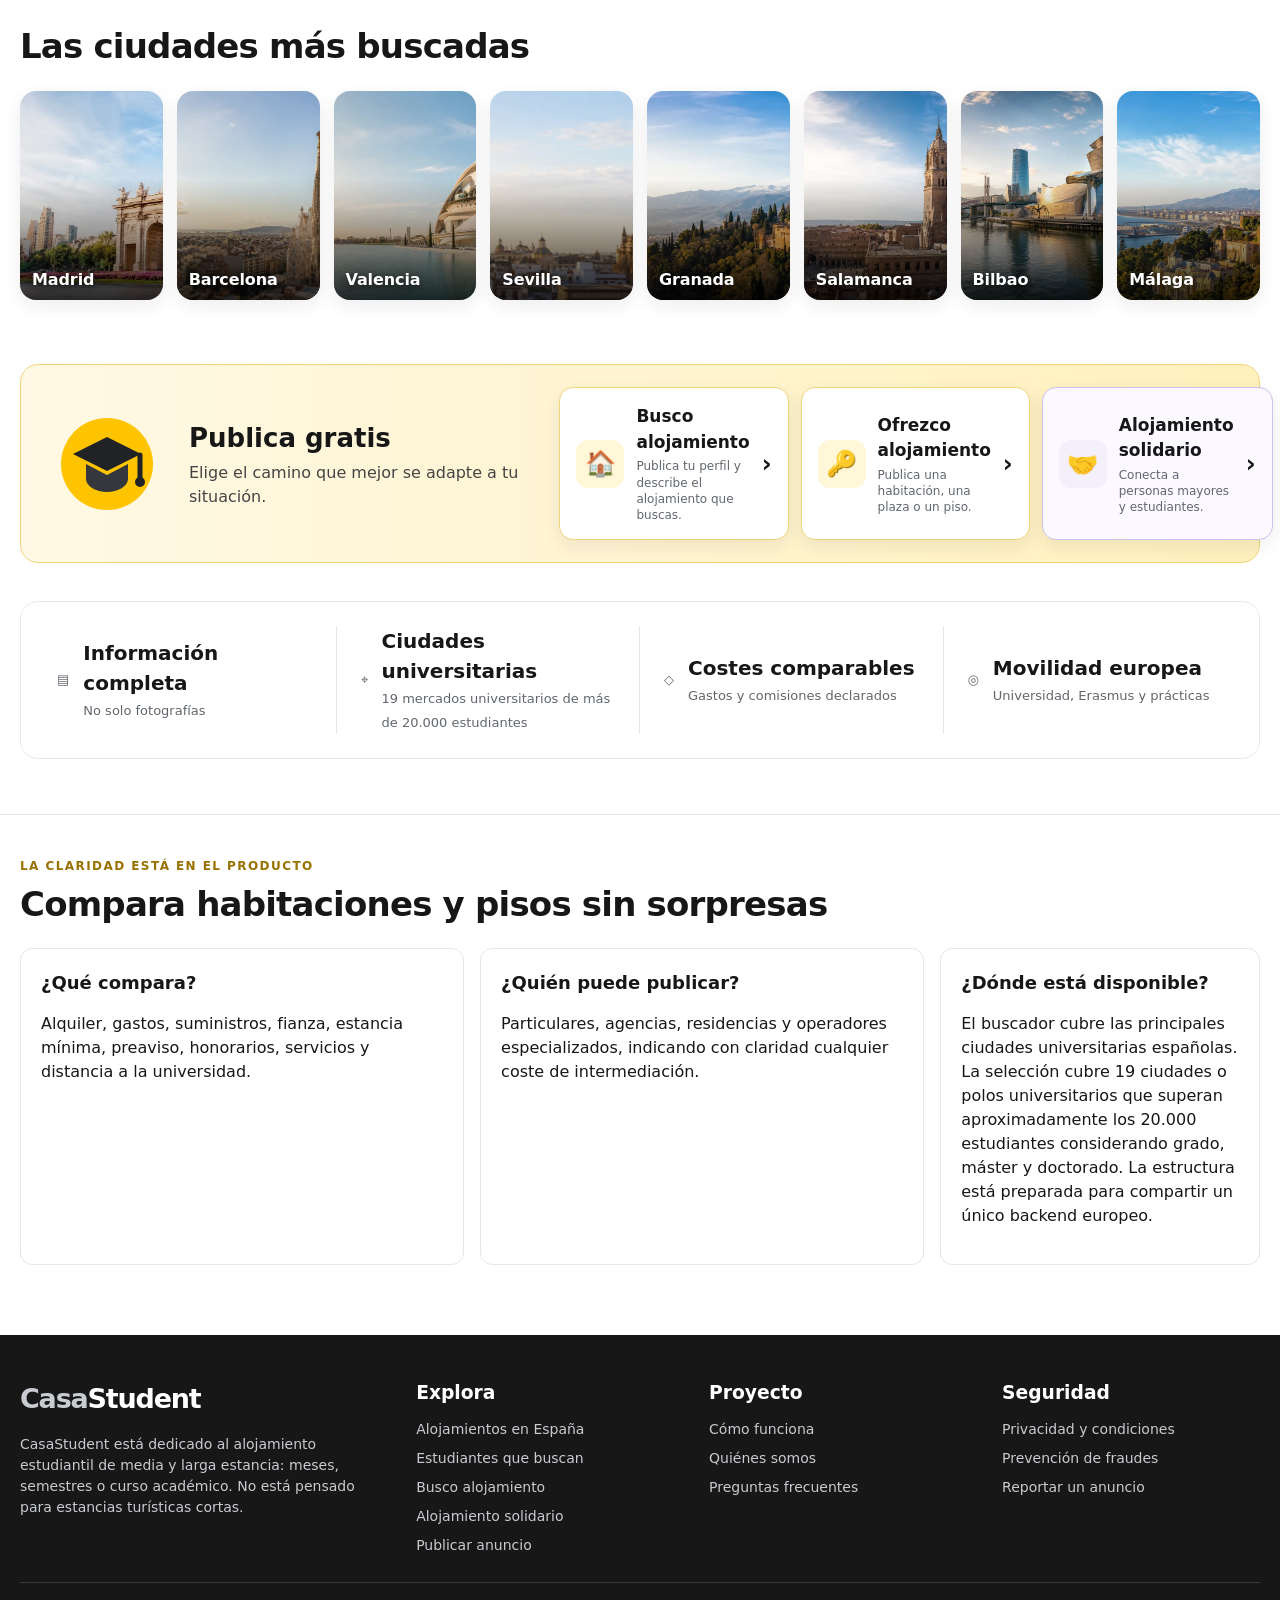
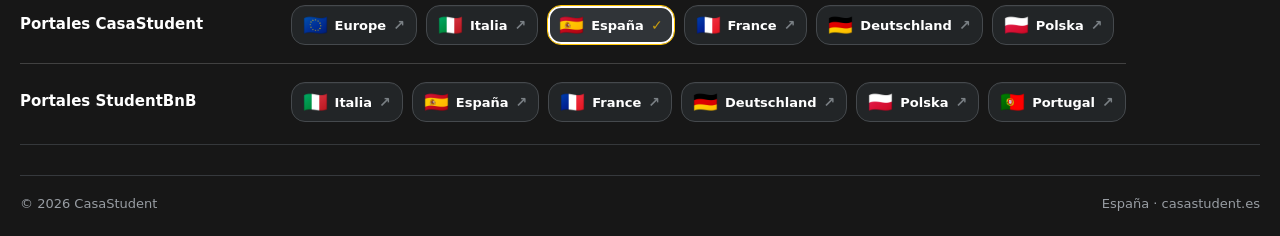
==== commit ae31172e: "Unify portal footers and simplify navigation" ====
--- a/index.html
+++ b/index.html
@@ -23,8 +23,8 @@
       <a href="index.html#como-funciona">Cómo funciona</a>
       <a href="estudiantes.html">Estudiantes que buscan</a>
       <a class="nav-social-link" href="casa-solidaria.html">Casa solidaria</a>
-      <a href="index.html#faq">FAQ</a>
-      <a href="index.html#contacto">Contacto</a>
+
+
       <a class="nav-feature-link" href="busco.html">Busco alojamiento</a>
       <a class="header-cta" href="publicar.html">Publica gratis</a>
       <a class="account-link" href="#" data-login>♙ <span data-account-label>Acceder</span></a>
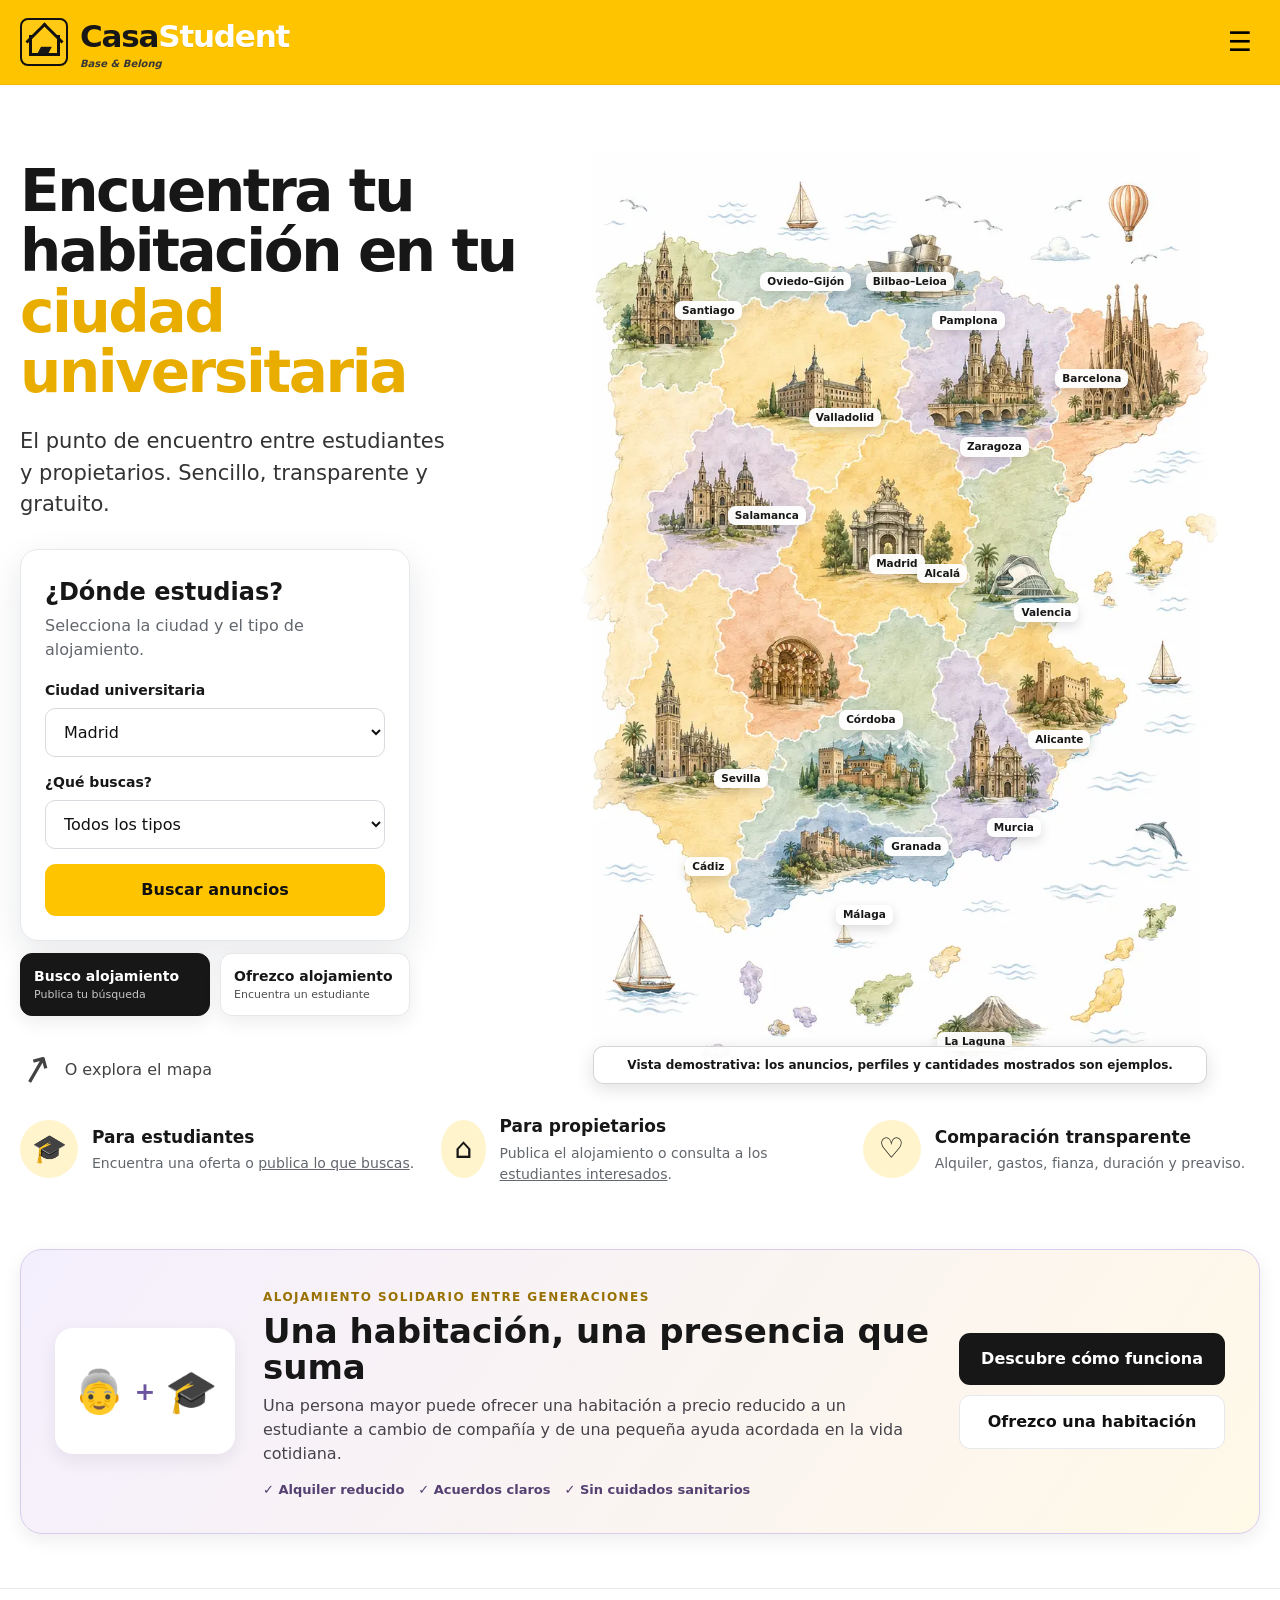
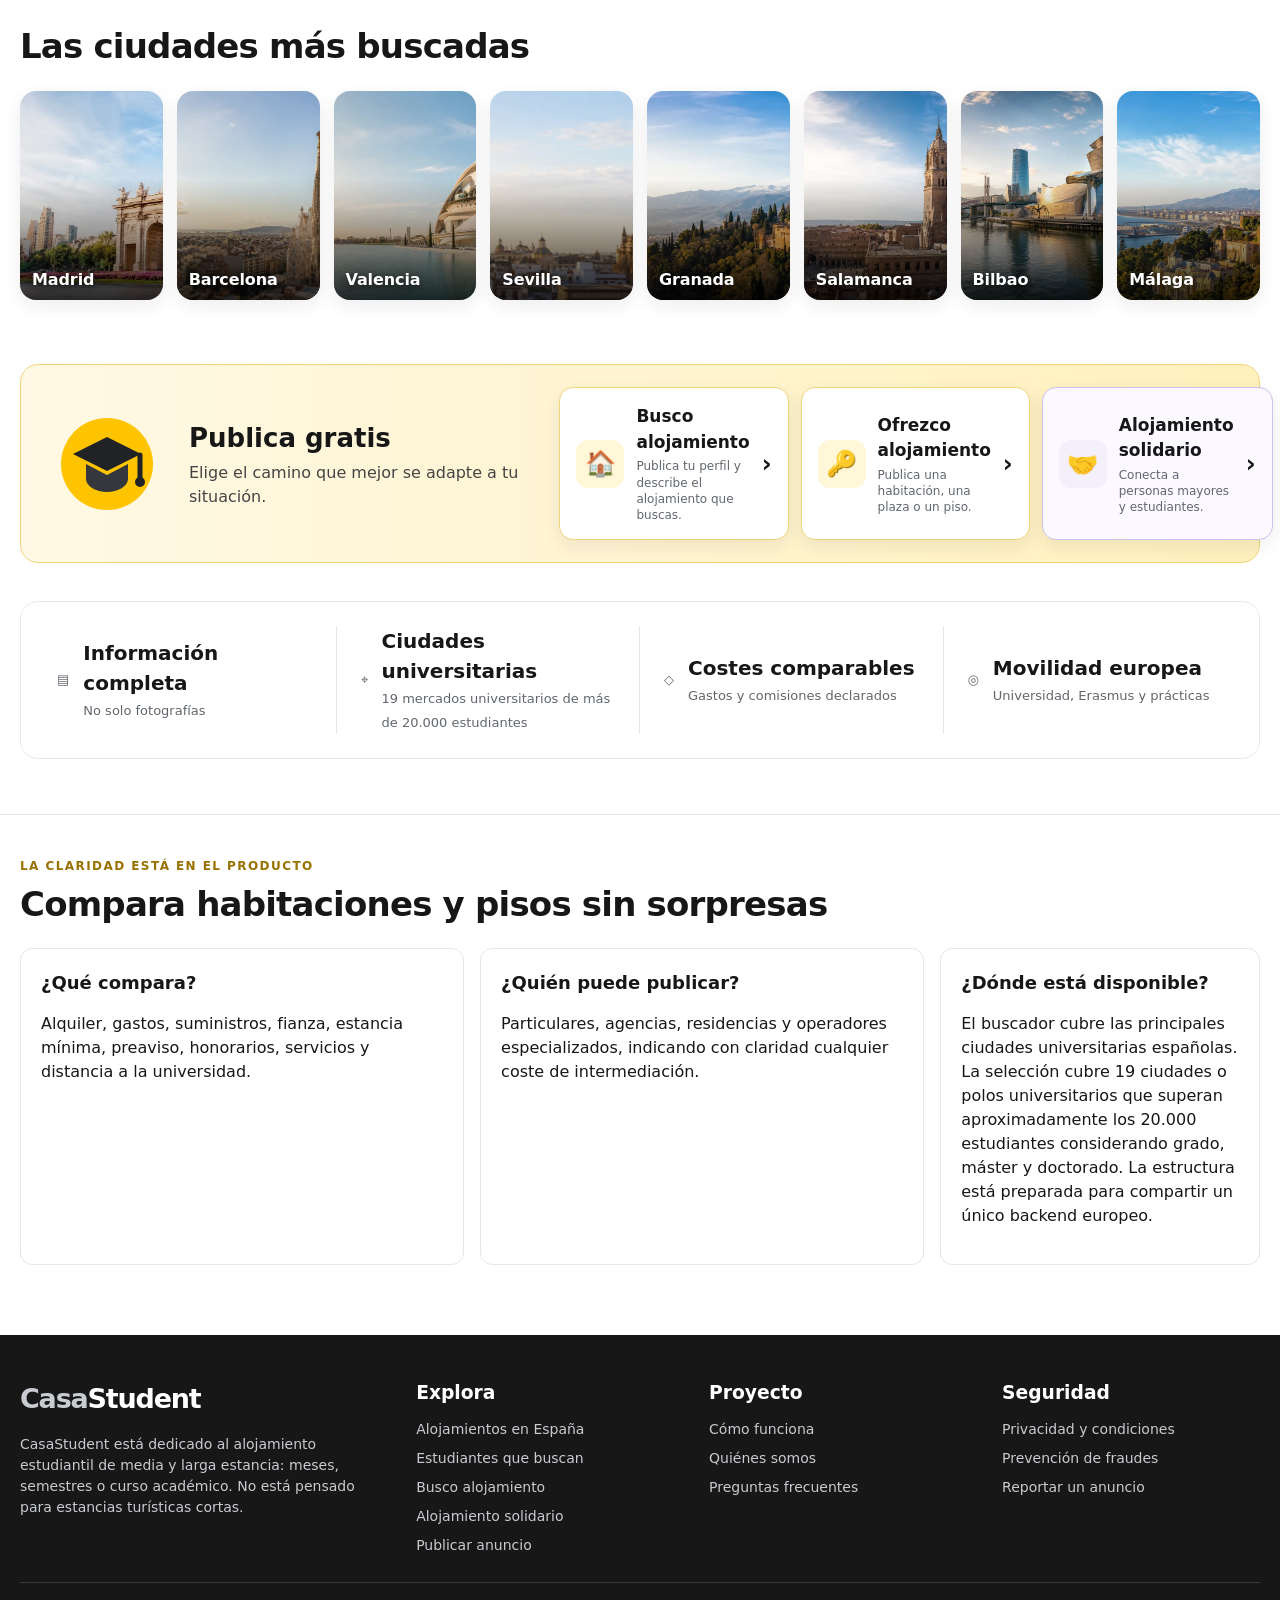
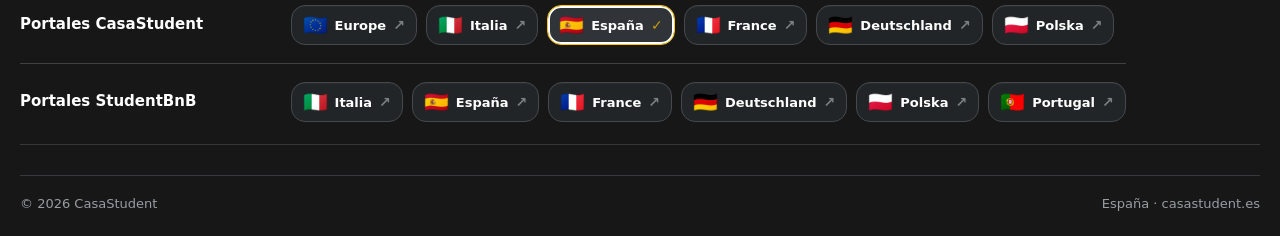
==== commit 06ffc8e7: "Restore CasaStudent branding on Spain homepage" ====
--- a/index.html
+++ b/index.html
@@ -1,190 +1,29 @@
 <!doctype html>
 <html lang="es">
 <head>
-
 <meta charset="utf-8">
 <meta name="viewport" content="width=device-width,initial-scale=1">
 <meta name="theme-color" content="#ffc400">
 <link rel="stylesheet" href="assets/css/style.css?v=20260824-map-soft-fade">
-
 <title>CasaStudent — Encuentra alojamiento en tu ciudad universitaria</title>
 <meta name="description" content="Habitaciones y pisos para estudiantes en las principales ciudades universitarias españolas, con costes y condiciones comparables.">
 </head>
 <body>
-
 <header class="site-header">
   <div class="container header-inner">
-    <a class="brand" href="index.html" aria-label="CasaStudent home">
-      <span class="brand-icon" aria-hidden="true"><span class="brand-cap">▰</span></span>
-      <span>Student<strong>BnB</strong><small>Encuentra tu habitación. Vive tu ciudad.</small></span>
-    </a>
+    <a class="brand" href="index.html" aria-label="CasaStudent home"><span class="brand-icon" aria-hidden="true"><span class="brand-cap">▰</span></span><span>Casa<strong>Student</strong><small>Base &amp; Belong</small></span></a>
     <button class="menu-button" aria-label="Abrir el menú" aria-expanded="false">☰</button>
-    <nav class="main-nav" aria-label="Navegación principal">
-      <a href="index.html#como-funciona">Cómo funciona</a>
-      <a href="estudiantes.html">Estudiantes que buscan</a>
-      <a class="nav-social-link" href="casa-solidaria.html">Casa solidaria</a>
-
-
-      <a class="nav-feature-link" href="busco.html">Busco alojamiento</a>
-      <a class="header-cta" href="publicar.html">Publica gratis</a>
-      <a class="account-link" href="#" data-login>♙ <span data-account-label>Acceder</span></a>
-    </nav>
+    <nav class="main-nav" aria-label="Navegación principal"><a href="index.html#como-funciona">Cómo funciona</a><a href="estudiantes.html">Estudiantes que buscan</a><a class="nav-social-link" href="casa-solidaria.html">Casa solidaria</a><a class="nav-feature-link" href="busco.html">Busco alojamiento</a><a class="header-cta" href="publicar.html">Publica gratis</a><a class="account-link" href="#" data-login>♙ <span data-account-label>Acceder</span></a></nav>
   </div>
 </header>
 <main>
-  <section class="home-hero">
-    <div class="container hero-grid">
-      <div class="hero-copy">
-        <h1>Encuentra tu<br>habitación en tu<br><span>ciudad universitaria</span></h1>
-        <p>El punto de encuentro entre estudiantes y propietarios. Sencillo, transparente y gratuito.</p>
-        <form class="search-card" id="home-search">
-          <h2>¿Dónde estudias?</h2>
-          <p>Selecciona la ciudad y el tipo de alojamiento.</p>
-          <div class="field">
-            <label for="home-city">Ciudad universitaria</label>
-            <select id="home-city" name="city">
-              <option value="madrid">Madrid</option>
-            </select>
-          </div>
-          <div class="field">
-            <label for="home-type">¿Qué buscas?</label>
-            <select id="home-type" name="type">
-              <option value="">Todos los tipos</option>
-              <option value="Habitación individual">Habitación individual</option>
-              <option value="Plaza en habitación compartida">Plaza en habitación compartida</option>
-              <option value="Apartamento de 1 dormitorio">Apartamento de 1 dormitorio</option>
-              <option value="Piso">Piso</option>
-            </select>
-          </div>
-          <button class="btn btn-yellow btn-block" type="submit">Buscar anuncios</button>
-        </form>
-        <div class="hero-market-actions" aria-label="Otras acciones principales">
-          <a href="busco.html"><strong>Busco alojamiento</strong><small>Publica tu búsqueda</small></a>
-          <a href="publicar.html"><strong>Ofrezco alojamiento</strong><small>Encuentra un estudiante</small></a>
-        </div>
-        <div class="explore-map"><span class="explore-arrow">↗</span><span>O explora el mapa</span></div>
-      </div>
-      <div class="map-stage spain-map blended-map" aria-label="Mapa ilustrado de los principales polos universitarios españoles">
-        <img src="assets/img/spagna-proposta1.webp" alt="Mapa ilustrado de España con ciudades, islas y monumentos">
-        <a class="map-hotspot hot-santiago" href="ciudad.html?city=santiago-de-compostela" aria-label="Abrir alojamientos de Santiago de Compostela"><span>Santiago</span></a>
-        <a class="map-hotspot hot-oviedo" href="ciudad.html?city=oviedo" aria-label="Abrir alojamientos de Oviedo–Gijón"><span>Oviedo–Gijón</span></a>
-        <a class="map-hotspot hot-bilbao" href="ciudad.html?city=bilbao" aria-label="Abrir alojamientos de Bilbao–Leioa"><span>Bilbao–Leioa</span></a>
-        <a class="map-hotspot hot-pamplona" href="ciudad.html?city=pamplona" aria-label="Abrir alojamientos de Pamplona"><span>Pamplona</span></a>
-        <a class="map-hotspot hot-valladolid" href="ciudad.html?city=valladolid" aria-label="Abrir alojamientos de Valladolid"><span>Valladolid</span></a>
-        <a class="map-hotspot hot-salamanca" href="ciudad.html?city=salamanca" aria-label="Abrir alojamientos de Salamanca"><span>Salamanca</span></a>
-        <a class="map-hotspot hot-madrid" href="ciudad.html?city=madrid" aria-label="Abrir alojamientos de Madrid"><span>Madrid</span></a>
-        <a class="map-hotspot hot-alcala" href="ciudad.html?city=alcala-de-henares" aria-label="Abrir alojamientos de Alcalá de Henares"><span>Alcalá</span></a>
-        <a class="map-hotspot hot-zaragoza" href="ciudad.html?city=zaragoza" aria-label="Abrir alojamientos de Zaragoza"><span>Zaragoza</span></a>
-        <a class="map-hotspot hot-barcelona" href="ciudad.html?city=barcelona" aria-label="Abrir alojamientos de Barcelona"><span>Barcelona</span></a>
-        <a class="map-hotspot hot-valencia" href="ciudad.html?city=valencia" aria-label="Abrir alojamientos de Valencia"><span>Valencia</span></a>
-        <a class="map-hotspot hot-cordoba" href="ciudad.html?city=cordoba" aria-label="Abrir alojamientos de Córdoba"><span>Córdoba</span></a>
-        <a class="map-hotspot hot-sevilla" href="ciudad.html?city=sevilla" aria-label="Abrir alojamientos de Sevilla"><span>Sevilla</span></a>
-        <a class="map-hotspot hot-cadiz" href="ciudad.html?city=cadiz" aria-label="Abrir alojamientos de Cádiz–Puerto Real"><span>Cádiz</span></a>
-        <a class="map-hotspot hot-granada" href="ciudad.html?city=granada" aria-label="Abrir alojamientos de Granada"><span>Granada</span></a>
-        <a class="map-hotspot hot-malaga" href="ciudad.html?city=malaga" aria-label="Abrir alojamientos de Málaga"><span>Málaga</span></a>
-        <a class="map-hotspot hot-alicante" href="ciudad.html?city=alicante" aria-label="Abrir alojamientos de Alicante–San Vicente"><span>Alicante</span></a>
-        <a class="map-hotspot hot-murcia" href="ciudad.html?city=murcia" aria-label="Abrir alojamientos de Murcia"><span>Murcia</span></a>
-        <a class="map-hotspot hot-la-laguna" href="ciudad.html?city=la-laguna" aria-label="Abrir alojamientos de La Laguna–Santa Cruz"><span>La Laguna</span></a>
-      </div>
-    </div>
-    <div class="container value-strip" id="como-funciona">
-      <div class="value-item"><span class="icon-circle">🎓</span><div><h3>Para estudiantes</h3><p>Encuentra una oferta o <a href="busco.html" style="text-decoration:underline">publica lo que buscas</a>.</p></div></div>
-      <div class="value-item"><span class="icon-circle">⌂</span><div><h3>Para propietarios</h3><p>Publica el alojamiento o consulta a los <a href="estudiantes.html" style="text-decoration:underline">estudiantes interesados</a>.</p></div></div>
-      <div class="value-item"><span class="icon-circle">♡</span><div><h3>Comparación transparente</h3><p>Alquiler, gastos, fianza, duración y preaviso.</p></div></div>
-    </div>
-  </section>
-
-  <section class="solidarity-home" id="casa-solidale">
-    <div class="container solidarity-home-grid">
-      <div class="solidarity-visual" aria-hidden="true"><span>👵</span><b>+</b><span>🎓</span></div>
-      <div>
-        <span class="kicker">Alojamiento solidario entre generaciones</span>
-        <h2>Una habitación, una presencia que suma</h2>
-        <p>Una persona mayor puede ofrecer una habitación a precio reducido a un estudiante a cambio de compañía y de una pequeña ayuda acordada en la vida cotidiana.</p>
-        <div class="solidarity-points"><span>✓ Alquiler reducido</span><span>✓ Acuerdos claros</span><span>✓ Sin cuidados sanitarios</span></div>
-      </div>
-      <div class="solidarity-actions">
-        <a class="btn btn-dark" href="casa-solidaria.html">Descubre cómo funciona</a>
-        <a class="btn btn-white" href="publicar.html?formula=intergeneracional">Ofrezco una habitación</a>
-      </div>
-    </div>
-  </section>
-
-  <section class="city-section" id="ciudades">
-    <div class="container">
-      <h2 class="section-title">Las ciudades más buscadas</h2>
-      <div class="city-grid">
-        <a class="city-card" href="ciudad.html?city=madrid"><img src="assets/img/citta-madrid.webp" alt="Madrid"><strong>Madrid</strong></a>
-        <a class="city-card" href="ciudad.html?city=barcelona"><img src="assets/img/citta-barcelona.webp" alt="Barcelona"><strong>Barcelona</strong></a>
-        <a class="city-card" href="ciudad.html?city=valencia"><img src="assets/img/citta-valencia.webp" alt="Valencia"><strong>Valencia</strong></a>
-        <a class="city-card" href="ciudad.html?city=sevilla"><img src="assets/img/citta-sevilla.webp" alt="Sevilla"><strong>Sevilla</strong></a>
-        <a class="city-card" href="ciudad.html?city=granada"><img src="assets/img/citta-granada.webp" alt="Granada"><strong>Granada</strong></a>
-        <a class="city-card" href="ciudad.html?city=salamanca"><img src="assets/img/citta-salamanca.webp" alt="Salamanca"><strong>Salamanca</strong></a>
-        <a class="city-card" href="ciudad.html?city=bilbao"><img src="assets/img/citta-bilbao.webp" alt="Bilbao"><strong>Bilbao</strong></a>
-        <a class="city-card" href="ciudad.html?city=malaga"><img src="assets/img/citta-malaga.webp" alt="Málaga"><strong>Málaga</strong></a>
-      </div>
-    </div>
-  </section>
-
-  <section class="container" id="quienes-somos">
-    <div class="publish-banner">
-      <div class="student-illustration" aria-hidden="true">🧑‍🎓</div>
-      <div><h3>Publica gratis</h3><p>Elige el camino que mejor se adapte a tu situación.</p></div>
-      <div class="publish-choice-grid" aria-label="Elige el tipo de publicación">
-        <a class="publish-choice" href="busco.html"><span class="choice-icon" aria-hidden="true">🏠</span><span><strong>Busco alojamiento</strong><small>Publica tu perfil y describe el alojamiento que buscas.</small></span><b aria-hidden="true">›</b></a>
-        <a class="publish-choice" href="publicar.html"><span class="choice-icon" aria-hidden="true">🔑</span><span><strong>Ofrezco alojamiento</strong><small>Publica una habitación, una plaza o un piso.</small></span><b aria-hidden="true">›</b></a>
-        <a class="publish-choice solidarity-choice" href="casa-solidaria.html"><span class="choice-icon" aria-hidden="true">🤝</span><span><strong>Alojamiento solidario</strong><small>Conecta a personas mayores y estudiantes.</small></span><b aria-hidden="true">›</b></a>
-      </div>
-    </div>
-    <div class="stats-strip">
-      <div class="stat"><span class="stat-icon">▤</span><div><strong>Información completa</strong><span>No solo fotografías</span></div></div>
-      <div class="stat"><span class="stat-icon">⌖</span><div><strong>Ciudades universitarias</strong><span>19 mercados universitarios de más de 20.000 estudiantes</span></div></div>
-      <div class="stat"><span class="stat-icon">◇</span><div><strong>Costes comparables</strong><span>Gastos y comisiones declarados</span></div></div>
-      <div class="stat"><span class="stat-icon">◎</span><div><strong>Movilidad europea</strong><span>Universidad, Erasmus y prácticas</span></div></div>
-    </div>
-  </section>
-
-  <section class="city-section" id="faq">
-    <div class="container">
-      <span class="kicker">La claridad está en el producto</span>
-      <h2 class="section-title" style="margin-top:8px">Compara habitaciones y pisos sin sorpresas</h2>
-      <div class="detail-grid">
-        <article class="info-card"><h2>¿Qué compara?</h2><p>Alquiler, gastos, suministros, fianza, estancia mínima, preaviso, honorarios, servicios y distancia a la universidad.</p></article>
-        <article class="info-card"><h2>¿Quién puede publicar?</h2><p>Particulares, agencias, residencias y operadores especializados, indicando con claridad cualquier coste de intermediación.</p></article>
-        <article class="info-card"><h2>¿Dónde está disponible?</h2><p>El buscador cubre las principales ciudades universitarias españolas. La selección cubre 19 ciudades o polos universitarios que superan aproximadamente los 20.000 estudiantes considerando grado, máster y doctorado. La estructura está preparada para compartir un único backend europeo.</p></article>
-      </div>
-    </div>
-  </section>
+  <section class="home-hero"><div class="container hero-grid"><div class="hero-copy"><h1>Encuentra tu<br>habitación en tu<br><span>ciudad universitaria</span></h1><p>El punto de encuentro entre estudiantes y propietarios. Sencillo, transparente y gratuito.</p><form class="search-card" id="home-search"><h2>¿Dónde estudias?</h2><p>Selecciona la ciudad y el tipo de alojamiento.</p><div class="field"><label for="home-city">Ciudad universitaria</label><select id="home-city" name="city"><option value="madrid">Madrid</option></select></div><div class="field"><label for="home-type">¿Qué buscas?</label><select id="home-type" name="type"><option value="">Todos los tipos</option><option value="Habitación individual">Habitación individual</option><option value="Plaza en habitación compartida">Plaza en habitación compartida</option><option value="Apartamento de 1 dormitorio">Apartamento de 1 dormitorio</option><option value="Piso">Piso</option></select></div><button class="btn btn-yellow btn-block" type="submit">Buscar anuncios</button></form><div class="hero-market-actions" aria-label="Otras acciones principales"><a href="busco.html"><strong>Busco alojamiento</strong><small>Publica tu búsqueda</small></a><a href="publicar.html"><strong>Ofrezco alojamiento</strong><small>Encuentra un estudiante</small></a></div><div class="explore-map"><span class="explore-arrow">↗</span><span>O explora el mapa</span></div></div><div class="map-stage spain-map blended-map" aria-label="Mapa ilustrado de los principales polos universitarios españoles"><img src="assets/img/spagna-proposta1.webp" alt="Mapa ilustrado de España con ciudades, islas y monumentos"><a class="map-hotspot hot-santiago" href="ciudad.html?city=santiago-de-compostela" aria-label="Abrir alojamientos de Santiago de Compostela"><span>Santiago</span></a><a class="map-hotspot hot-oviedo" href="ciudad.html?city=oviedo" aria-label="Abrir alojamientos de Oviedo–Gijón"><span>Oviedo–Gijón</span></a><a class="map-hotspot hot-bilbao" href="ciudad.html?city=bilbao" aria-label="Abrir alojamientos de Bilbao–Leioa"><span>Bilbao–Leioa</span></a><a class="map-hotspot hot-pamplona" href="ciudad.html?city=pamplona" aria-label="Abrir alojamientos de Pamplona"><span>Pamplona</span></a><a class="map-hotspot hot-valladolid" href="ciudad.html?city=valladolid" aria-label="Abrir alojamientos de Valladolid"><span>Valladolid</span></a><a class="map-hotspot hot-salamanca" href="ciudad.html?city=salamanca" aria-label="Abrir alojamientos de Salamanca"><span>Salamanca</span></a><a class="map-hotspot hot-madrid" href="ciudad.html?city=madrid" aria-label="Abrir alojamientos de Madrid"><span>Madrid</span></a><a class="map-hotspot hot-alcala" href="ciudad.html?city=alcala-de-henares" aria-label="Abrir alojamientos de Alcalá de Henares"><span>Alcalá</span></a><a class="map-hotspot hot-zaragoza" href="ciudad.html?city=zaragoza" aria-label="Abrir alojamientos de Zaragoza"><span>Zaragoza</span></a><a class="map-hotspot hot-barcelona" href="ciudad.html?city=barcelona" aria-label="Abrir alojamientos de Barcelona"><span>Barcelona</span></a><a class="map-hotspot hot-valencia" href="ciudad.html?city=valencia" aria-label="Abrir alojamientos de Valencia"><span>Valencia</span></a><a class="map-hotspot hot-cordoba" href="ciudad.html?city=cordoba" aria-label="Abrir alojamientos de Córdoba"><span>Córdoba</span></a><a class="map-hotspot hot-sevilla" href="ciudad.html?city=sevilla" aria-label="Abrir alojamientos de Sevilla"><span>Sevilla</span></a><a class="map-hotspot hot-cadiz" href="ciudad.html?city=cadiz" aria-label="Abrir alojamientos de Cádiz–Puerto Real"><span>Cádiz</span></a><a class="map-hotspot hot-granada" href="ciudad.html?city=granada" aria-label="Abrir alojamientos de Granada"><span>Granada</span></a><a class="map-hotspot hot-malaga" href="ciudad.html?city=malaga" aria-label="Abrir alojamientos de Málaga"><span>Málaga</span></a><a class="map-hotspot hot-alicante" href="ciudad.html?city=alicante" aria-label="Abrir alojamientos de Alicante–San Vicente"><span>Alicante</span></a><a class="map-hotspot hot-murcia" href="ciudad.html?city=murcia" aria-label="Abrir alojamientos de Murcia"><span>Murcia</span></a><a class="map-hotspot hot-la-laguna" href="ciudad.html?city=la-laguna" aria-label="Abrir alojamientos de La Laguna–Santa Cruz"><span>La Laguna</span></a></div></div><div class="container value-strip" id="como-funciona"><div class="value-item"><span class="icon-circle">🎓</span><div><h3>Para estudiantes</h3><p>Encuentra una oferta o <a href="busco.html" style="text-decoration:underline">publica lo que buscas</a>.</p></div></div><div class="value-item"><span class="icon-circle">⌂</span><div><h3>Para propietarios</h3><p>Publica el alojamiento o consulta a los <a href="estudiantes.html" style="text-decoration:underline">estudiantes interesados</a>.</p></div></div><div class="value-item"><span class="icon-circle">♡</span><div><h3>Comparación transparente</h3><p>Alquiler, gastos, fianza, duración y preaviso.</p></div></div></div></section>
+  <section class="solidarity-home" id="casa-solidale"><div class="container solidarity-home-grid"><div class="solidarity-visual" aria-hidden="true"><span>👵</span><b>+</b><span>🎓</span></div><div><span class="kicker">Alojamiento solidario entre generaciones</span><h2>Una habitación, una presencia que suma</h2><p>Una persona mayor puede ofrecer una habitación a precio reducido a un estudiante a cambio de compañía y de una pequeña ayuda acordada en la vida cotidiana.</p><div class="solidarity-points"><span>✓ Alquiler reducido</span><span>✓ Acuerdos claros</span><span>✓ Sin cuidados sanitarios</span></div></div><div class="solidarity-actions"><a class="btn btn-dark" href="casa-solidaria.html">Descubre cómo funciona</a><a class="btn btn-white" href="publicar.html?formula=intergeneracional">Ofrezco una habitación</a></div></div></section>
+  <section class="city-section" id="ciudades"><div class="container"><h2 class="section-title">Las ciudades más buscadas</h2><div class="city-grid"><a class="city-card" href="ciudad.html?city=madrid"><img src="assets/img/citta-madrid.webp" alt="Madrid"><strong>Madrid</strong></a><a class="city-card" href="ciudad.html?city=barcelona"><img src="assets/img/citta-barcelona.webp" alt="Barcelona"><strong>Barcelona</strong></a><a class="city-card" href="ciudad.html?city=valencia"><img src="assets/img/citta-valencia.webp" alt="Valencia"><strong>Valencia</strong></a><a class="city-card" href="ciudad.html?city=sevilla"><img src="assets/img/citta-sevilla.webp" alt="Sevilla"><strong>Sevilla</strong></a><a class="city-card" href="ciudad.html?city=granada"><img src="assets/img/citta-granada.webp" alt="Granada"><strong>Granada</strong></a><a class="city-card" href="ciudad.html?city=salamanca"><img src="assets/img/citta-salamanca.webp" alt="Salamanca"><strong>Salamanca</strong></a><a class="city-card" href="ciudad.html?city=bilbao"><img src="assets/img/citta-bilbao.webp" alt="Bilbao"><strong>Bilbao</strong></a><a class="city-card" href="ciudad.html?city=malaga"><img src="assets/img/citta-malaga.webp" alt="Málaga"><strong>Málaga</strong></a></div></div></section>
+  <section class="container" id="quienes-somos"><div class="publish-banner"><div class="student-illustration" aria-hidden="true">🧑‍🎓</div><div><h3>Publica gratis</h3><p>Elige el camino que mejor se adapte a tu situación.</p></div><div class="publish-choice-grid" aria-label="Elige el tipo de publicación"><a class="publish-choice" href="busco.html"><span class="choice-icon" aria-hidden="true">🏠</span><span><strong>Busco alojamiento</strong><small>Publica tu perfil y describe el alojamiento que buscas.</small></span><b aria-hidden="true">›</b></a><a class="publish-choice" href="publicar.html"><span class="choice-icon" aria-hidden="true">🔑</span><span><strong>Ofrezco alojamiento</strong><small>Publica una habitación, una plaza o un piso.</small></span><b aria-hidden="true">›</b></a><a class="publish-choice solidarity-choice" href="casa-solidaria.html"><span class="choice-icon" aria-hidden="true">🤝</span><span><strong>Alojamiento solidario</strong><small>Conecta a personas mayores y estudiantes.</small></span><b aria-hidden="true">›</b></a></div></div><div class="stats-strip"><div class="stat"><span class="stat-icon">▤</span><div><strong>Información completa</strong><span>No solo fotografías</span></div></div><div class="stat"><span class="stat-icon">⌖</span><div><strong>Ciudades universitarias</strong><span>19 mercados universitarios de más de 20.000 estudiantes</span></div></div><div class="stat"><span class="stat-icon">◇</span><div><strong>Costes comparables</strong><span>Gastos y comisiones declarados</span></div></div><div class="stat"><span class="stat-icon">◎</span><div><strong>Movilidad europea</strong><span>Universidad, Erasmus y prácticas</span></div></div></div></section>
+  <section class="city-section" id="faq"><div class="container"><span class="kicker">La claridad está en el producto</span><h2 class="section-title" style="margin-top:8px">Compara habitaciones y pisos sin sorpresas</h2><div class="detail-grid"><article class="info-card"><h2>¿Qué compara?</h2><p>Alquiler, gastos, suministros, fianza, estancia mínima, preaviso, honorarios, servicios y distancia a la universidad.</p></article><article class="info-card"><h2>¿Quién puede publicar?</h2><p>Particulares, agencias, residencias y operadores especializados, indicando con claridad cualquier coste de intermediación.</p></article><article class="info-card"><h2>¿Dónde está disponible?</h2><p>El buscador cubre las principales ciudades universitarias españolas. La selección cubre 19 ciudades o polos universitarios que superan aproximadamente los 20.000 estudiantes considerando grado, máster y doctorado. La estructura está preparada para compartir un único backend europeo.</p></article></div></div></section>
 </main>
-
-<footer class="site-footer" id="contacto">
-  <div class="container">
-    <div class="footer-grid">
-      <div>
-        <a class="brand" href="index.html" style="font-size:27px"><span>Student<strong>BnB</strong></span></a>
-        <p>La plataforma dedicada al alojamiento universitario: costes, condiciones y servicios comparables con claridad.</p>
-      </div>
-      <div><h3>Explora</h3><div class="footer-links"><a href="ciudad.html">Alojamientos en España</a><a href="estudiantes.html">Estudiantes que buscan</a><a href="busco.html">Busco alojamiento</a><a href="casa-solidaria.html">Alojamiento solidario</a><a href="publicar.html">Publicar anuncio</a></div></div>
-      <div><h3>Proyecto</h3><div class="footer-links"><a href="index.html#como-funciona">Cómo funciona</a><a href="index.html#quienes-somos">Quiénes somos</a><a href="index.html#faq">Preguntas frecuentes</a></div></div>
-      <div><h3>Seguridad</h3><div class="footer-links"><a href="privacidad.html">Privacidad y condiciones</a><a href="privacidad.html#seguridad">Prevención de fraudes</a><a href="mailto:reportes@casastudent.es">Reportar un anuncio</a></div></div>
-    </div>
-    <div class="footer-international"><strong>CasaStudent en Europa</strong><div class="footer-country-links" data-network><a href="https://casastudent.it/" target="_blank" rel="noopener"><img class="network-flag" src="assets/img/flag-it.svg" alt="" width="30" height="20"><span>Italia</span><span class="network-open" aria-hidden="true">↗</span></a><a href="index.html" aria-current="page"><img class="network-flag" src="assets/img/flag-es.svg" alt="" width="30" height="20"><span>España</span><span class="network-open" aria-hidden="true">↗</span></a><a href="https://casastudent.fr/" target="_blank" rel="noopener"><img class="network-flag" src="assets/img/flag-fr.svg" alt="" width="30" height="20"><span>France</span><span class="network-open" aria-hidden="true">↗</span></a><a href="https://casastudent.de/" target="_blank" rel="noopener"><img class="network-flag" src="assets/img/flag-de.svg" alt="" width="30" height="20"><span>Deutschland</span><span class="network-open" aria-hidden="true">↗</span></a><a href="https://casastudent.pl/" target="_blank" rel="noopener"><img class="network-flag" src="assets/img/flag-pl.svg" alt="" width="30" height="20"><span>Polska</span><span class="network-open" aria-hidden="true">↗</span></a></div></div>
-    <div class="footer-bottom"><span>© 2026 CasaStudent</span><span>España · casastudent.es</span></div>
-  </div>
-</footer>
-<div class="modal-backdrop" id="login-modal" role="dialog" aria-modal="true" aria-labelledby="login-title">
-  <div class="modal">
-    <button class="modal-close" data-close-modal aria-label="Chiudi">×</button>
-    <h2 id="login-title">Accede a CasaStudent</h2>
-    <p>Guarda búsquedas y favoritos y utiliza los contactos protegidos.</p>
-    <form id="login-form">
-      <div class="field"><label for="login-email">Email</label><input id="login-email" name="email" type="email" required placeholder="nombre@email.es"></div>
-      <button class="btn btn-yellow btn-block" type="submit">Continuar</button>
-    </form>
-  </div>
-</div>
-<div id="toast" class="toast" role="status" aria-live="polite"></div>
-<script src="assets/js/config.js?v=20260828-footer-links"></script><script src="assets/js/data.js"></script>
-<script src="assets/js/app.js?v=20260828-footer-links"></script>
+<footer class="site-footer" id="contacto"><div class="container"><div class="footer-grid"><div><a class="brand" href="index.html" style="font-size:27px"><span>Casa<strong>Student</strong></span></a><p>La plataforma dedicada al alojamiento universitario: costes, condiciones y servicios comparables con claridad.</p></div><div><h3>Explora</h3><div class="footer-links"><a href="ciudad.html">Alojamientos en España</a><a href="estudiantes.html">Estudiantes que buscan</a><a href="busco.html">Busco alojamiento</a><a href="casa-solidaria.html">Alojamiento solidario</a><a href="publicar.html">Publicar anuncio</a></div></div><div><h3>Proyecto</h3><div class="footer-links"><a href="index.html#como-funciona">Cómo funciona</a><a href="index.html#quienes-somos">Quiénes somos</a><a href="index.html#faq">Preguntas frecuentes</a></div></div><div><h3>Seguridad</h3><div class="footer-links"><a href="privacidad.html">Privacidad y condiciones</a><a href="privacidad.html#seguridad">Prevención de fraudes</a><a href="mailto:reportes@casastudent.es">Reportar un anuncio</a></div></div></div><div class="footer-international"><strong>CasaStudent en Europa</strong><div class="footer-country-links" data-network><a href="https://casastudent.it/" target="_blank" rel="noopener"><img class="network-flag" src="assets/img/flag-it.svg" alt="" width="30" height="20"><span>Italia</span><span class="network-open" aria-hidden="true">↗</span></a><a href="index.html" aria-current="page"><img class="network-flag" src="assets/img/flag-es.svg" alt="" width="30" height="20"><span>España</span><span class="network-open" aria-hidden="true">↗</span></a><a href="https://casastudent.fr/" target="_blank" rel="noopener"><img class="network-flag" src="assets/img/flag-fr.svg" alt="" width="30" height="20"><span>France</span><span class="network-open" aria-hidden="true">↗</span></a><a href="https://casastudent.de/" target="_blank" rel="noopener"><img class="network-flag" src="assets/img/flag-de.svg" alt="" width="30" height="20"><span>Deutschland</span><span class="network-open" aria-hidden="true">↗</span></a><a href="https://casastudent.pl/" target="_blank" rel="noopener"><img class="network-flag" src="assets/img/flag-pl.svg" alt="" width="30" height="20"><span>Polska</span><span class="network-open" aria-hidden="true">↗</span></a></div></div><div class="footer-bottom"><span>© 2026 CasaStudent</span><span>España · casastudent.es</span></div></div></footer>
+<div class="modal-backdrop" id="login-modal" role="dialog" aria-modal="true" aria-labelledby="login-title"><div class="modal"><button class="modal-close" data-close-modal aria-label="Chiudi">×</button><h2 id="login-title">Accede a CasaStudent</h2><p>Guarda búsquedas y favoritos y utiliza los contactos protegidos.</p><form id="login-form"><div class="field"><label for="login-email">Email</label><input id="login-email" name="email" type="email" required placeholder="nombre@email.es"></div><button class="btn btn-yellow btn-block" type="submit">Continuar</button></form></div></div><div id="toast" class="toast" role="status" aria-live="polite"></div><script src="assets/js/config.js?v=20260828-footer-links"></script><script src="assets/js/data.js"></script><script src="assets/js/app.js?v=20260828-footer-links"></script>
 </body>
-</html>
+</html>
